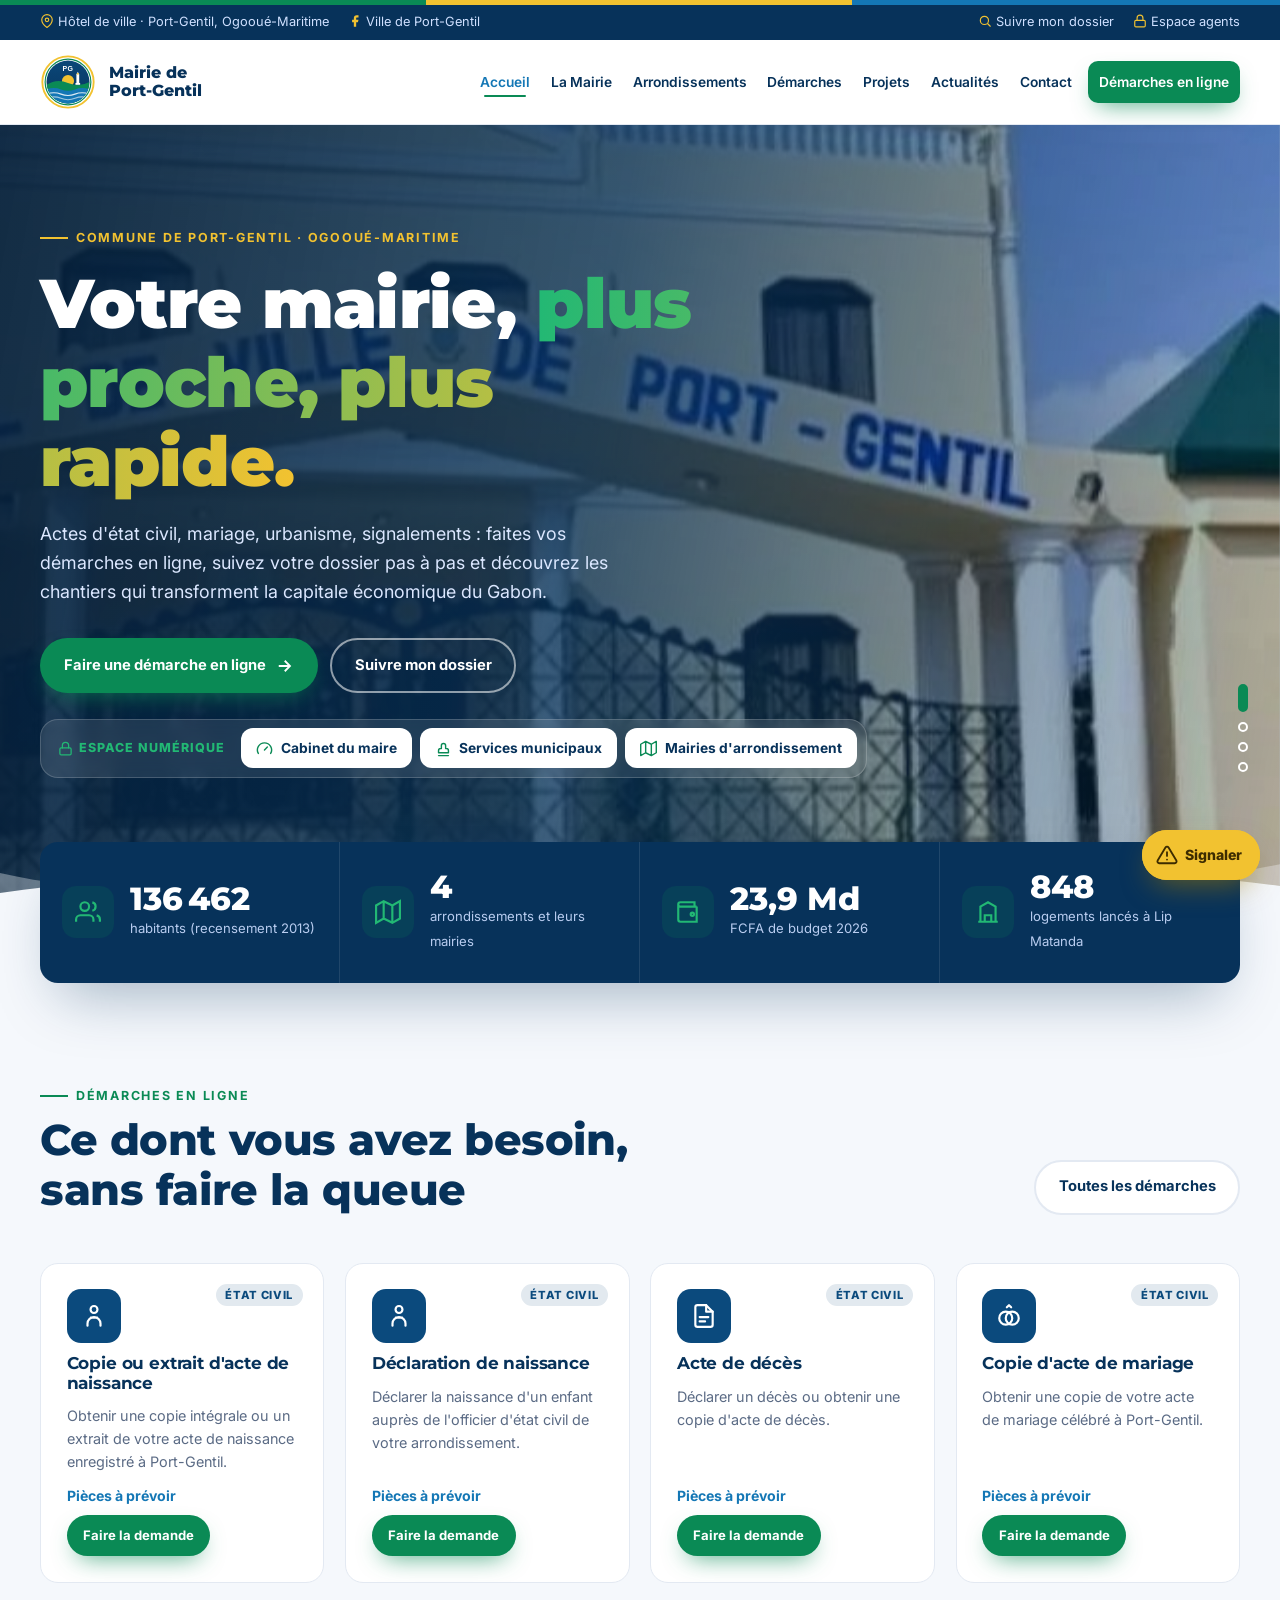
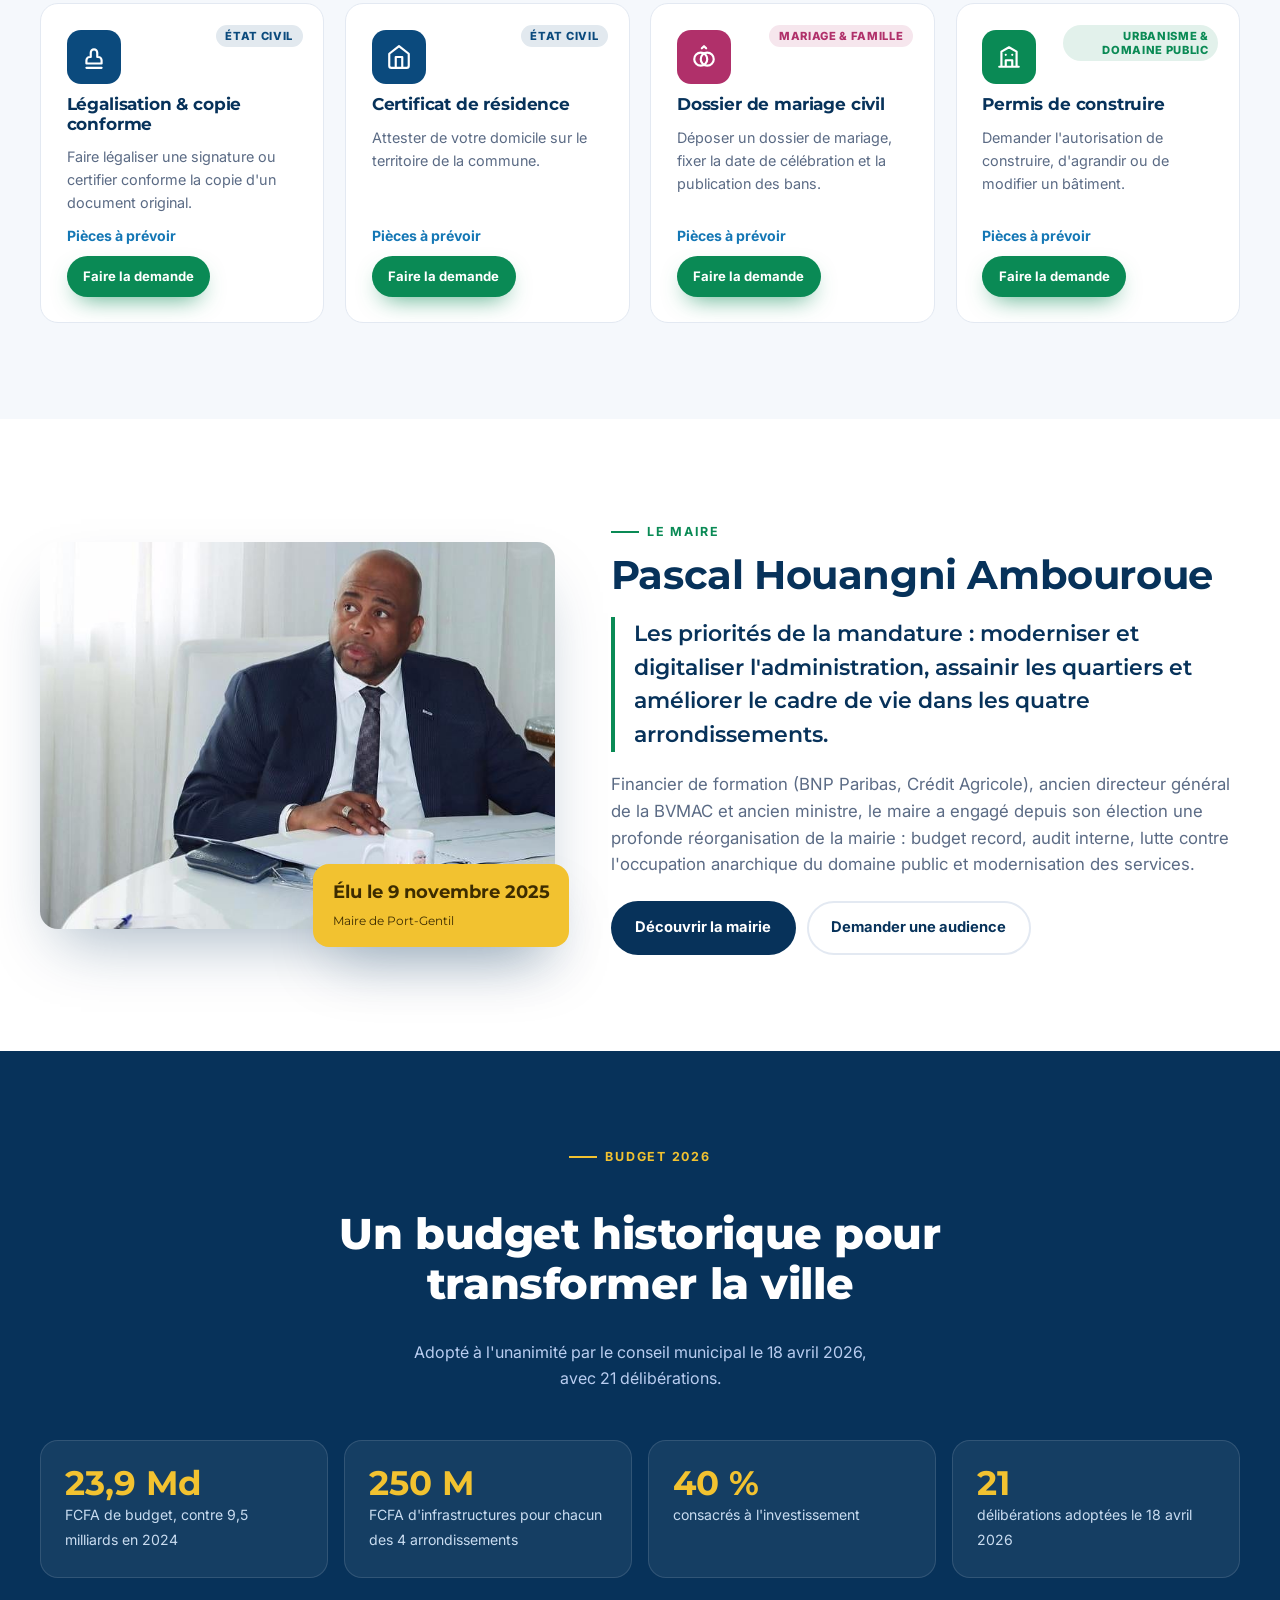
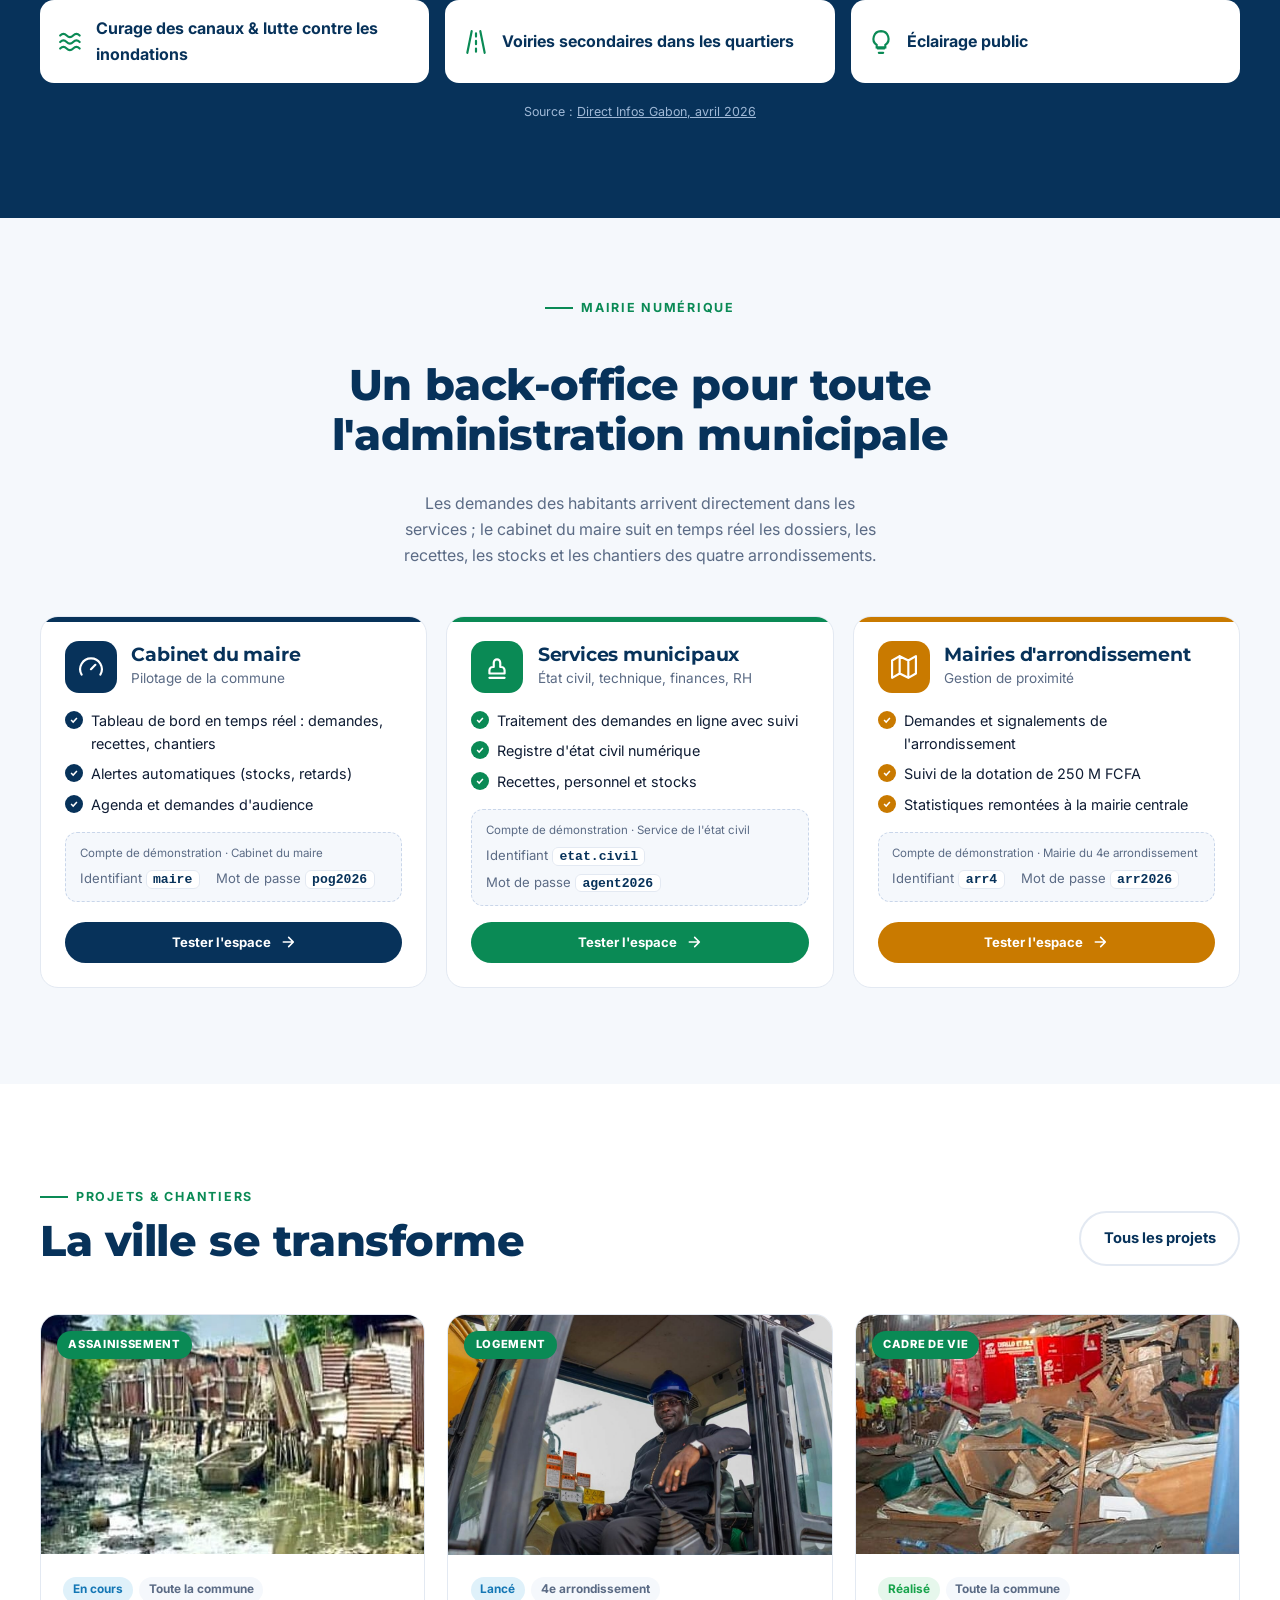
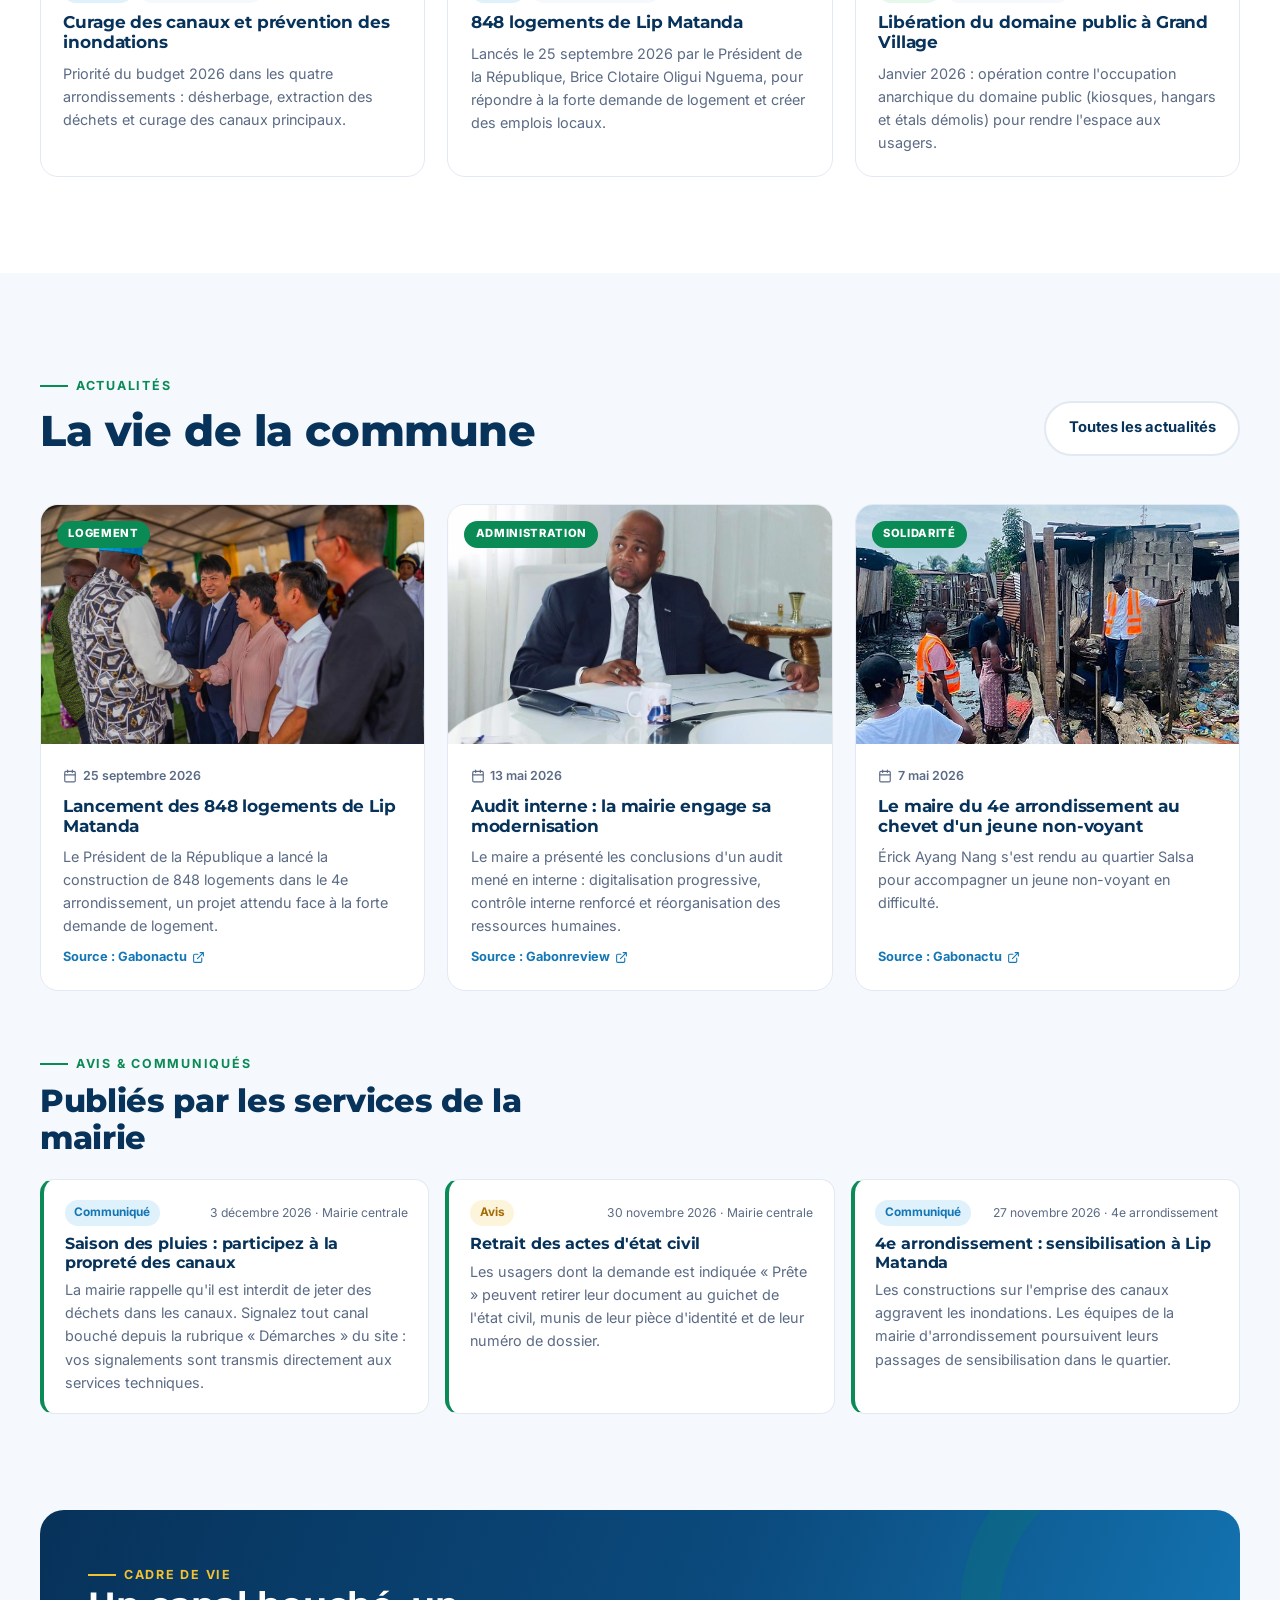
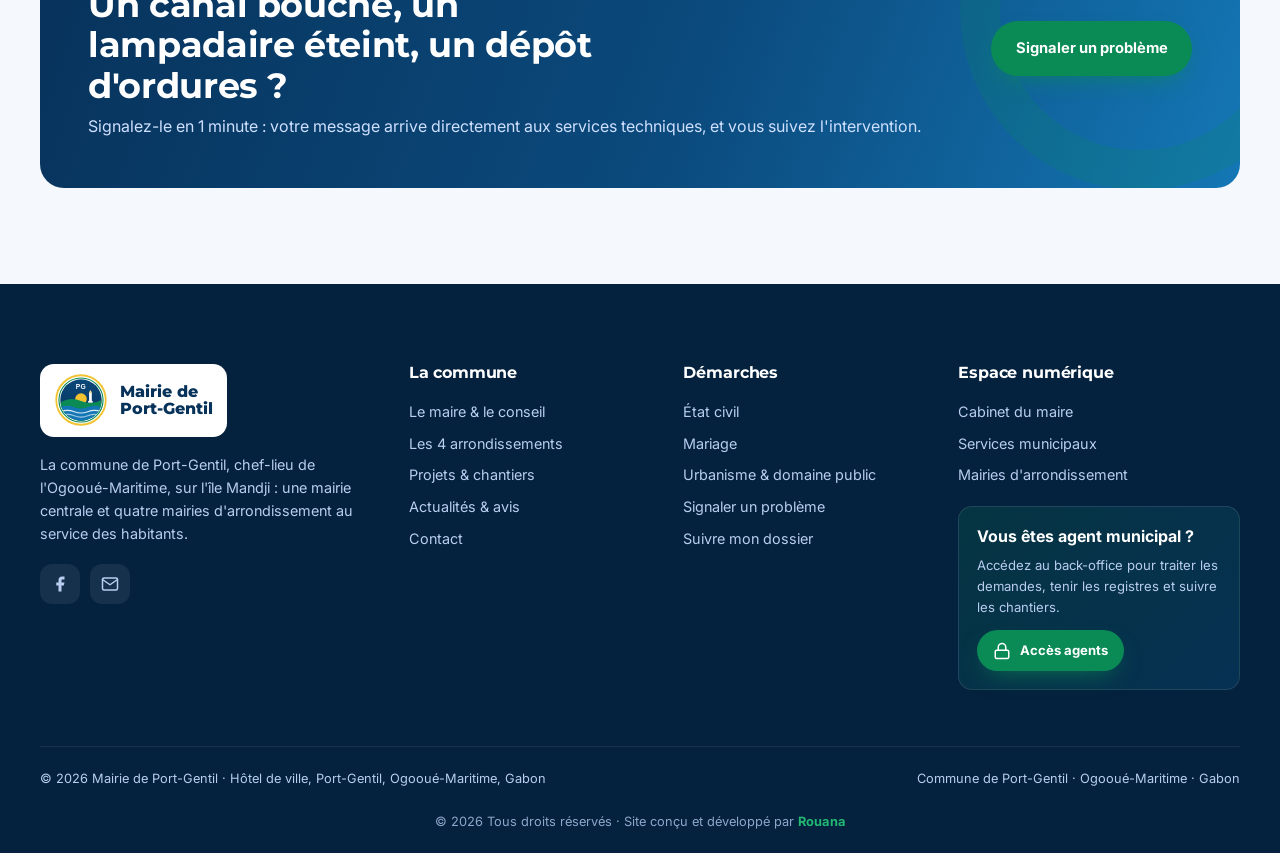
==== index.html @ c870bb21 "Site de la Mairie de Port-Gentil – vitrine + back-office Co-Authored-By: Claude <noreply@anthropic.c" ====
<!doctype html>
<html lang="fr">
<head>
<meta charset="utf-8">
<meta name="viewport" content="width=device-width, initial-scale=1">
<meta name="color-scheme" content="only light">
<meta name="theme-color" content="#07325a">
<title>Mairie de Port-Gentil – Démarches en ligne, projets et actualités</title>
<meta name="description" content="Mairie de Port-Gentil (Ogooué-Maritime, Gabon) : démarches d'état civil en ligne, suivi de dossier, signalements, projets des quatre arrondissements et actualités de la commune.">
<meta property="og:title" content="Mairie de Port-Gentil">
<meta property="og:description" content="Une mairie moderne au service des habitants : démarches en ligne, suivi de dossier, projets et actualités.">
<meta property="og:image" content="assets/img/hotel-de-ville.jpg">
<link rel="icon" href="assets/img/logo-pog.svg">
<link rel="preconnect" href="https://fonts.googleapis.com"><link rel="preconnect" href="https://fonts.gstatic.com" crossorigin>
<link href="https://fonts.googleapis.com/css2?family=Inter:wght@400;500;600;700&family=Montserrat:wght@600;700;800;900&display=swap" rel="stylesheet">
<link rel="stylesheet" href="assets/css/style.css">
</head>
<body data-page="index">
<div class="flagbar"></div>
<div id="site-header"></div>

<section class="hero" style="padding:0">
  <div class="hero-slides">
    <figure class="on"><img src="assets/img/hotel-de-ville.jpg" alt="" style="object-position:center 40%"></figure>
    <figure><img src="assets/img/lip-matanda-perspective.jpg" alt=""></figure>
    <figure><img src="assets/img/conseil-municipal.jpg" alt=""></figure>
    <figure><img src="assets/img/lip-matanda-ceremonie.jpg" alt="" style="object-position:70% 30%"></figure>
  </div>
  <div class="wrap">
    <span class="eyebrow rv">Commune de Port-Gentil · Ogooué-Maritime</span>
    <h1 class="rv d1">Votre mairie, <em>plus proche, plus rapide.</em></h1>
    <p class="lead rv d2">Actes d'état civil, mariage, urbanisme, signalements : faites vos démarches en ligne, suivez votre dossier pas à pas et découvrez les chantiers qui transforment la capitale économique du Gabon.</p>
    <div class="cta rv d3">
      <a class="btn btn-orange" href="demarches.html#demande">Faire une démarche en ligne <svg viewBox="0 0 24 24" fill="none" stroke="currentColor" stroke-width="2.4"><path d="M5 12h14M13 5l7 7-7 7"/></svg></a>
      <a class="btn btn-ghost" href="demarches.html#suivi">Suivre mon dossier</a>
    </div>
    <div class="quick rv d3" id="quick-access"></div>
  </div>
  <div class="hero-dots"></div>
  <svg class="wave" viewBox="0 0 1440 110" preserveAspectRatio="none" aria-hidden="true">
    <path d="M0 60 C 240 110 480 10 720 50 S 1200 100 1500 40 V110 H0Z" fill="rgba(245,248,252,.35)"/>
    <path d="M0 80 C 300 40 520 110 760 80 S 1180 40 1500 80 V110 H0Z" fill="#f5f8fc"/>
  </svg>
</section>

<div class="stats"><div class="wrap"><div class="grid">
  <div class="stat"><div class="ic"><svg viewBox="0 0 24 24" fill="none" stroke="currentColor" stroke-width="2"><path d="M17 21v-2a4 4 0 00-4-4H5a4 4 0 00-4 4v2"/><circle cx="9" cy="7" r="4"/><path d="M23 21v-2a4 4 0 00-3-3.87M16 3.13a4 4 0 010 7.75"/></svg></div><div><b data-count="136462">0</b><span>habitants (recensement 2013)</span></div></div>
  <div class="stat"><div class="ic"><svg viewBox="0 0 24 24" fill="none" stroke="currentColor" stroke-width="2"><path d="M1 6v16l7-4 8 4 7-4V2l-7 4-8-4-7 4zM8 2v16M16 6v16"/></svg></div><div><b data-count="4">0</b><span>arrondissements et leurs mairies</span></div></div>
  <div class="stat"><div class="ic"><svg viewBox="0 0 24 24" fill="none" stroke="currentColor" stroke-width="2"><path d="M20 7H5a2 2 0 010-4h13v4M3 5v14a2 2 0 002 2h15V7"/><circle cx="16" cy="14" r="1.5"/></svg></div><div><b data-count="23.9" data-dec="1" data-suffix=" Md">0</b><span>FCFA de budget 2026</span></div></div>
  <div class="stat"><div class="ic"><svg viewBox="0 0 24 24" fill="none" stroke="currentColor" stroke-width="2"><path d="M3 21h18M5 21V7l7-4 7 4v14M9 21v-6h6v6"/></svg></div><div><b data-count="848">0</b><span>logements lancés à Lip Matanda</span></div></div>
</div></div></div>

<section>
  <div class="wrap">
    <div class="sec-head">
      <div><span class="eyebrow rv">Démarches en ligne</span><h2 class="rv d1">Ce dont vous avez besoin, sans faire la queue</h2></div>
      <a class="btn btn-line rv" href="demarches.html">Toutes les démarches</a>
    </div>
    <div class="cards swipe" id="dem-grid" data-limit="8"></div>
    <p class="swipe-hint">Faites glisser pour voir plus →</p>
  </div>
</section>

<section class="bg-white">
  <div class="wrap mot">
    <div class="ph rv"><img src="assets/img/maire-bureau.jpg" alt="Pascal Houangni Ambouroue, maire de Port-Gentil" loading="lazy"><div class="badge"><b>Élu le 9 novembre 2025</b><span>Maire de Port-Gentil</span></div></div>
    <div>
      <span class="eyebrow rv">Le maire</span>
      <h2 class="rv d1" style="font-size:clamp(1.7rem,3.2vw,2.5rem);color:var(--navy);margin-top:.6rem">Pascal Houangni Ambouroue</h2>
      <blockquote class="rv d2">Les priorités de la mandature : moderniser et digitaliser l'administration, assainir les quartiers et améliorer le cadre de vie dans les quatre arrondissements.</blockquote>
      <p class="lead-p rv d2">Financier de formation (BNP Paribas, Crédit Agricole), ancien directeur général de la BVMAC et ancien ministre, le maire a engagé depuis son élection une profonde réorganisation de la mairie : budget record, audit interne, lutte contre l'occupation anarchique du domaine public et modernisation des services.</p>
      <div class="cta rv d3" style="display:flex;gap:.7rem;flex-wrap:wrap;margin-top:1.4rem"><a class="btn btn-navy" href="mairie.html">Découvrir la mairie</a><a class="btn btn-line" href="demarches.html?d=audience#demande">Demander une audience</a></div>
    </div>
  </div>
</section>

<section class="bg-navy">
  <div class="wrap">
    <div class="center"><div class="sec-head"><span class="eyebrow">Budget 2026</span><h2>Un budget historique pour transformer la ville</h2><p>Adopté à l'unanimité par le conseil municipal le 18 avril 2026, avec 21 délibérations.</p></div></div>
    <div class="budget">
      <div class="bcard rv"><b data-count="23.9" data-dec="1" data-suffix=" Md">0</b><span>FCFA de budget, contre 9,5 milliards en 2024</span></div>
      <div class="bcard rv d1"><b data-count="250" data-suffix=" M">0</b><span>FCFA d'infrastructures pour chacun des 4 arrondissements</span></div>
      <div class="bcard rv d2"><b data-count="40" data-suffix=" %">0</b><span>consacrés à l'investissement</span></div>
      <div class="bcard rv d3"><b data-count="21">0</b><span>délibérations adoptées le 18 avril 2026</span></div>
    </div>
    <div class="prio">
      <div class="rv"><svg viewBox="0 0 24 24" fill="none" stroke="currentColor" stroke-width="2" stroke-linecap="round"><path d="M2 12c2-2 4-2 6 0s4 2 6 0 4-2 6 0M2 18c2-2 4-2 6 0s4 2 6 0 4-2 6 0M2 6c2-2 4-2 6 0s4 2 6 0 4-2 6 0"/></svg>Curage des canaux & lutte contre les inondations</div>
      <div class="rv d1"><svg viewBox="0 0 24 24" fill="none" stroke="currentColor" stroke-width="2" stroke-linecap="round"><path d="M4 22L8 2M20 22L16 2M12 4v3M12 11v3M12 18v3"/></svg>Voiries secondaires dans les quartiers</div>
      <div class="rv d2"><svg viewBox="0 0 24 24" fill="none" stroke="currentColor" stroke-width="2" stroke-linecap="round"><path d="M9 18h6M10 22h4M12 2a7 7 0 00-4 12.7V17h8v-2.3A7 7 0 0012 2z"/></svg>Éclairage public</div>
    </div>
    <p class="src-note center">Source : <a href="https://directinfosgabon.com/mairie-de-port-gentil-un-budget-historique-de-24-milliards-de-fcfa-pour-transformer-la-cite-petroliere/" target="_blank" rel="noopener">Direct Infos Gabon, avril 2026</a></p>
  </div>
</section>

<section class="espace-sec" id="espace-numerique">
  <div class="wrap">
    <div class="center"><div class="sec-head"><span class="eyebrow rv">Mairie numérique</span><h2 class="rv d1">Un back-office pour toute l'administration municipale</h2><p class="rv d2">Les demandes des habitants arrivent directement dans les services ; le cabinet du maire suit en temps réel les dossiers, les recettes, les stocks et les chantiers des quatre arrondissements.</p></div></div>
    <div class="access" id="access-cards"></div>
  </div>
</section>

<section class="bg-white">
  <div class="wrap">
    <div class="sec-head">
      <div><span class="eyebrow rv">Projets & chantiers</span><h2 class="rv d1">La ville se transforme</h2></div>
      <a class="btn btn-line rv" href="projets.html">Tous les projets</a>
    </div>
    <div class="news swipe" id="proj-grid" data-limit="3"></div>
    <p class="swipe-hint">Faites glisser pour voir plus →</p>
  </div>
</section>

<section>
  <div class="wrap">
    <div class="sec-head">
      <div><span class="eyebrow rv">Actualités</span><h2 class="rv d1">La vie de la commune</h2></div>
      <a class="btn btn-line rv" href="actualites.html">Toutes les actualités</a>
    </div>
    <div class="news swipe" id="news" data-limit="3"></div>
    <p class="swipe-hint">Faites glisser pour voir plus →</p>
    <div class="sec-head" style="margin:3.5rem 0 1.4rem"><div><span class="eyebrow rv">Avis & communiqués</span><h2 class="rv d1" style="font-size:clamp(1.4rem,2.6vw,2rem)">Publiés par les services de la mairie</h2></div></div>
    <div class="avis-list" id="avis" data-limit="3"></div>
  </div>
</section>

<section style="padding-top:0">
  <div class="wrap">
    <div class="band rv">
      <div><span class="eyebrow">Cadre de vie</span><h2>Un canal bouché, un lampadaire éteint, un dépôt d'ordures ?</h2><p>Signalez-le en 1 minute : votre message arrive directement aux services techniques, et vous suivez l'intervention.</p></div>
      <a class="btn btn-orange" href="demarches.html?d=signalement#demande">Signaler un problème</a>
    </div>
  </div>
</section>

<div id="site-footer"></div>
<script src="assets/js/data.js"></script>
<script src="assets/js/config.js"></script>
<script src="assets/js/store.js"></script>
<script src="assets/js/main.js"></script>
</body>
</html>
---- assets/css/style.css ----
/* =========================================================
   Mairie de Port-Gentil · Feuille de style
   ========================================================= */
:root{
  color-scheme:only light;
  --navy:#07325a; --navy-2:#0b4a7d; --blue:#1477b5; --sky:#22a2d6; --sky-2:#dff1fa;
  --orange:#0a8a55; --orange-2:#22b874; --gold:#f2c230;
  --ink:#0f1c33; --muted:#5b6b85; --line:#e3e9f2; --bg:#f5f8fc; --card:#fff;
  --ok:#16a34a; --warn:#d97706; --bad:#dc2626;
  --r:18px; --r-sm:12px; --shadow:0 10px 30px -12px rgba(7,50,90,.25); --shadow-lg:0 30px 60px -20px rgba(7,50,90,.35);
  --font-h:"Montserrat",system-ui,sans-serif; --font:"Inter",system-ui,sans-serif;
  --wrap:1200px;
}
*{box-sizing:border-box;margin:0;padding:0}
html{scroll-behavior:smooth}
body{font-family:var(--font);color:var(--ink);background:var(--bg);line-height:1.6;-webkit-font-smoothing:antialiased;overflow-x:hidden}
img{max-width:100%;display:block}
a{color:inherit;text-decoration:none}
button,input,select,textarea{font:inherit;color:inherit}
h1,h2,h3,h4{font-family:var(--font-h);line-height:1.15;letter-spacing:-.01em}
.wrap{width:min(var(--wrap),100% - 32px);margin-inline:auto}
.sr-only{position:absolute;width:1px;height:1px;overflow:hidden;clip:rect(0 0 0 0)}

/* ---------- Boutons ---------- */
.btn{display:inline-flex;align-items:center;gap:.55rem;padding:.85rem 1.4rem;border-radius:999px;font-weight:700;font-size:.92rem;border:2px solid transparent;cursor:pointer;transition:.25s;white-space:nowrap}
.btn svg{width:18px;height:18px}
.btn-orange{background:var(--orange);color:#fff;box-shadow:0 10px 24px -10px rgba(10,138,85,.8)}
.btn-orange:hover{background:var(--orange-2);transform:translateY(-2px)}
.btn-ghost{border-color:rgba(255,255,255,.55);color:#fff}
.btn-ghost:hover{background:#fff;color:var(--navy)}
.btn-navy{background:var(--navy);color:#fff}
.btn-navy:hover{background:var(--blue)}
.btn-line{border-color:var(--line);background:#fff;color:var(--navy)}
.btn-line:hover{border-color:var(--blue);color:var(--blue)}
.btn-sm{padding:.5rem .9rem;font-size:.82rem}

/* ---------- Top bar & header ---------- */
.topbar{background:var(--navy);color:#cfe0ff;font-size:.8rem}
.topbar .wrap{display:flex;justify-content:space-between;gap:1rem;padding:.45rem 0;flex-wrap:wrap}
.topbar a:hover{color:#fff}
.topbar .tb-l,.topbar .tb-r{display:flex;gap:1.2rem;align-items:center;flex-wrap:wrap}
.topbar svg{width:14px;height:14px;vertical-align:-2px;margin-right:4px;color:var(--orange-2)}
.header{position:sticky;top:0;z-index:50;background:rgba(255,255,255,.92);backdrop-filter:blur(12px);border-bottom:1px solid var(--line);transition:.3s}
.header.scrolled{box-shadow:0 8px 30px -18px rgba(7,50,90,.4)}
.header .wrap{display:flex;align-items:center;justify-content:space-between;gap:1rem;height:84px;transition:height .3s}
.header.scrolled .wrap{height:68px}
.brand{display:flex;align-items:center;gap:.8rem}
.brand img{height:58px;width:auto;transition:.3s}
.header.scrolled .brand img{height:48px}
.brand b{display:block;font-family:var(--font-h);font-weight:800;color:var(--navy);font-size:1rem;line-height:1.1}
.brand small{display:block;font-size:.7rem;color:var(--muted);letter-spacing:.04em;text-transform:uppercase}
.nav{display:flex;align-items:center;gap:.2rem}
.nav a{padding:.55rem .8rem;border-radius:10px;font-weight:600;font-size:.9rem;color:var(--navy);position:relative}
.nav a:hover{color:var(--blue);background:var(--sky-2)}
.nav a.active{color:var(--blue)}
.nav a.active::after{content:"";position:absolute;left:.8rem;right:.8rem;bottom:.25rem;height:2px;background:var(--orange);border-radius:2px}
.nav .btn{margin-left:.6rem}
.burger{display:none;background:none;border:0;width:44px;height:44px;cursor:pointer;border-radius:10px}
.burger span{display:block;width:24px;height:2px;background:var(--navy);margin:5px auto;transition:.3s}
@media (max-width:1020px){
  .burger{display:block}
  .nav{position:fixed;inset:68px 0 auto 0;background:#fff;flex-direction:column;align-items:stretch;padding:1rem;gap:.2rem;box-shadow:var(--shadow-lg);transform:translateY(-12px);opacity:0;visibility:hidden;pointer-events:none;transition:.3s;max-height:calc(100vh - 68px);overflow:auto}
  .header .wrap{height:68px}
  .nav.open{transform:none;opacity:1;visibility:visible;pointer-events:auto}
  .nav a{padding:.9rem 1rem}
  .nav .btn{margin:.5rem 0 0;justify-content:center}
  .topbar .tb-r{display:none}
  .brand small{display:none}
}
@media (max-width:640px){.topbar{display:none}.hero-dots{display:none!important}.hero .wrap{padding:4rem 0 8rem!important}
}

/* ---------- Hero ---------- */
.hero{position:relative;min-height:88vh;display:grid;align-items:center;color:#fff;overflow:hidden;isolation:isolate}
.hero-slides,.hero-slides figure{position:absolute;inset:0;z-index:-2}
.hero-slides figure{opacity:0;transition:opacity 1.4s ease}
.hero-slides figure.on{opacity:1}
.hero-slides img{width:100%;height:100%;object-fit:cover;transform:scale(1.08)}
.hero-slides figure.on img{animation:kenburns 9s ease-out forwards}
@keyframes kenburns{from{transform:scale(1.12)}to{transform:scale(1)}}
.hero::before{content:"";position:absolute;inset:0;z-index:-1;background:linear-gradient(100deg,rgba(4,32,60,.95) 0%,rgba(7,50,90,.78) 42%,rgba(7,50,90,.15) 100%)}
.hero .wrap{padding:6rem 0 9rem}
.eyebrow{display:inline-flex;align-items:center;gap:.5rem;font-weight:700;font-size:.78rem;letter-spacing:.14em;text-transform:uppercase;color:var(--orange-2)}
.eyebrow::before{content:"";width:28px;height:2px;background:currentColor}
.hero h1{font-size:clamp(2.3rem,5.4vw,4.3rem);font-weight:900;max-width:14ch;margin:1rem 0 1.2rem}
.hero h1 em{font-style:normal;background:linear-gradient(90deg,var(--orange-2),var(--gold));-webkit-background-clip:text;background-clip:text;color:transparent}
.hero p.lead{font-size:1.12rem;max-width:52ch;color:#dbe7ff}
.hero .cta{display:flex;gap:.8rem;margin-top:2rem;flex-wrap:wrap}
.hero-dots{position:absolute;right:32px;bottom:150px;display:flex;flex-direction:column;gap:10px}
.hero-dots button{width:10px;height:10px;border-radius:50%;border:2px solid #fff;background:transparent;cursor:pointer;transition:.3s}
.hero-dots button.on{background:var(--orange);border-color:var(--orange);height:28px;border-radius:6px}
.wave{position:absolute;left:0;right:0;bottom:-1px;width:100%;height:110px;z-index:0}
.wave path{animation:wave 10s ease-in-out infinite alternate}
.wave path:nth-child(2){animation-duration:14s;animation-direction:alternate-reverse}
@keyframes wave{to{transform:translateX(-60px)}}

.stats{position:relative;z-index:3;margin-top:-80px}
.stats .grid{display:grid;grid-template-columns:repeat(4,1fr);background:var(--navy);color:#fff;border-radius:var(--r);box-shadow:var(--shadow-lg);overflow:hidden}
.stat{padding:1.8rem 1.4rem;display:flex;gap:1rem;align-items:center;border-right:1px solid rgba(255,255,255,.1)}
.stat:last-child{border:0}
.stat .ic{width:52px;height:52px;border-radius:14px;display:grid;place-items:center;background:rgba(10,138,85,.15);color:var(--orange-2);flex:none}
.stat .ic svg{width:26px;height:26px}
.stat b{font-family:var(--font-h);font-size:2rem;font-weight:800;display:block;line-height:1}
.stat span{font-size:.82rem;color:#b9cdf0}
@media (max-width:860px){.stats .grid{grid-template-columns:1fr 1fr}.stat:nth-child(2){border-right:0}.stat{border-bottom:1px solid rgba(255,255,255,.1)}}
@media (max-width:480px){.stats .grid{grid-template-columns:1fr}.stat{border-right:0}}

/* ---------- Sections ---------- */
section{padding:6rem 0}
.sec-head{display:flex;justify-content:space-between;align-items:end;gap:2rem;margin-bottom:3rem;flex-wrap:wrap}
.sec-head h2{font-size:clamp(1.8rem,3.4vw,2.7rem);color:var(--navy);font-weight:800;max-width:22ch;margin-top:.6rem}
.sec-head p{max-width:48ch;color:var(--muted)}
.center{text-align:center}
.center .sec-head{justify-content:center;text-align:center;flex-direction:column;align-items:center}
.bg-white{background:#fff}
.bg-navy{background:var(--navy);color:#fff}
.bg-navy .sec-head h2{color:#fff}
.bg-navy .sec-head p{color:#b9cdf0}

/* Page hero (pages internes) */
.page-hero{position:relative;color:#fff;padding:7rem 0 6rem;overflow:hidden;isolation:isolate}
.page-hero img.bg{position:absolute;inset:0;width:100%;height:100%;object-fit:cover;z-index:-2}
.page-hero::before{content:"";position:absolute;inset:0;z-index:-1;background:linear-gradient(100deg,rgba(4,32,60,.95),rgba(7,50,90,.65))}
.page-hero h1{font-size:clamp(2rem,4.5vw,3.4rem);font-weight:900;margin:.8rem 0}
.page-hero p{max-width:60ch;color:#dbe7ff}
.crumbs{font-size:.85rem;color:#b9cdf0}
.crumbs a:hover{color:#fff}

/* ---------- Cartes formations ---------- */
.tabs{display:flex;gap:.5rem;flex-wrap:wrap;margin-bottom:2rem}
.tab{padding:.6rem 1.1rem;border-radius:999px;border:1.5px solid var(--line);background:#fff;font-weight:700;font-size:.88rem;cursor:pointer;color:var(--navy);transition:.2s}
.tab:hover{border-color:var(--blue)}
.tab.on{background:var(--navy);border-color:var(--navy);color:#fff}
.tab .n{display:inline-grid;place-items:center;min-width:22px;height:22px;border-radius:99px;background:var(--sky-2);color:var(--blue);font-size:.72rem;margin-left:.35rem;padding:0 6px}
.tab.on .n{background:var(--orange);color:#fff}
.cards{display:grid;grid-template-columns:repeat(auto-fill,minmax(260px,1fr));gap:1.3rem}
.fcard{background:#fff;border:1px solid var(--line);border-radius:var(--r);padding:1.6rem;position:relative;transition:.3s;display:flex;flex-direction:column;gap:.7rem;overflow:hidden}
.fcard::after{content:"";position:absolute;left:0;top:0;height:4px;width:0;background:linear-gradient(90deg,var(--orange),var(--gold));transition:.4s}
.fcard:hover{transform:translateY(-6px);box-shadow:var(--shadow);border-color:transparent}
.fcard:hover::after{width:100%}
.fcard .ic{width:54px;height:54px;border-radius:14px;background:var(--navy);color:#fff;display:grid;place-items:center;transition:.3s}
.fcard:hover .ic{background:var(--orange);transform:rotate(-6deg)}
.fcard .ic svg{width:26px;height:26px}
.fcard h3{font-size:1.05rem;color:var(--navy)}
.fcard p{font-size:.9rem;color:var(--muted);flex:1}
.fcard .tag{position:absolute;top:1.3rem;right:1.3rem;font-size:.7rem;font-weight:800;letter-spacing:.06em;text-transform:uppercase;padding:.25rem .6rem;border-radius:99px;background:var(--sky-2);color:var(--blue)}
.fcard .tag.m{background:#e2f5ec;color:var(--orange)}
.fcard .tag.c{background:#fdf4dc;color:#a36d05}
.fcard .more{font-weight:700;color:var(--blue);font-size:.88rem;display:inline-flex;gap:.3rem;align-items:center;cursor:pointer;background:none;border:0;padding:0}
.fcard .more:hover{gap:.6rem}

/* ---------- Split / feature ---------- */
.split{display:grid;grid-template-columns:1.05fr 1fr;gap:4rem;align-items:center}
@media (max-width:900px){.split{grid-template-columns:1fr;gap:2.5rem}}
.mosaic{display:grid;grid-template-columns:1fr 1fr;grid-template-rows:220px 220px;gap:1rem;position:relative}
.mosaic img{width:100%;height:100%;object-fit:cover;border-radius:var(--r);box-shadow:var(--shadow)}
.mosaic img:first-child{grid-row:span 2}
.mosaic .badge{position:absolute;left:-18px;bottom:28px;background:var(--orange);color:#fff;border-radius:var(--r);padding:1rem 1.3rem;box-shadow:var(--shadow-lg);font-family:var(--font-h)}
.mosaic .badge b{font-size:2rem;display:block;line-height:1}
.mosaic .badge span{font-size:.8rem}
@media (max-width:560px){.mosaic{grid-template-rows:170px 170px}.mosaic .badge{left:8px}}
.checks{list-style:none;display:grid;gap:.9rem;margin:1.6rem 0 2rem}
.checks li{display:flex;gap:.8rem;align-items:flex-start}
.checks li::before{content:"";flex:none;width:24px;height:24px;border-radius:50%;background:var(--orange) url("data:image/svg+xml,%3Csvg xmlns='http://www.w3.org/2000/svg' viewBox='0 0 24 24' fill='none' stroke='white' stroke-width='3'%3E%3Cpath d='M5 12l5 5 9-10'/%3E%3C/svg%3E") center/14px no-repeat;margin-top:2px}
.lead-p{color:var(--muted);font-size:1.05rem}

/* ---------- Valeurs / pillars ---------- */
.pillars{display:grid;grid-template-columns:repeat(4,1fr);gap:1.2rem}
@media (max-width:900px){.pillars{grid-template-columns:1fr 1fr}}
@media (max-width:520px){.pillars{grid-template-columns:1fr}}
.pillar{padding:2rem 1.6rem;border-radius:var(--r);background:rgba(255,255,255,.06);border:1px solid rgba(255,255,255,.1);transition:.3s}
.pillar:hover{background:rgba(255,255,255,.1);transform:translateY(-4px)}
.pillar .num{font-family:var(--font-h);font-weight:900;font-size:2.4rem;color:var(--orange-2);opacity:.9}
.pillar h3{margin:.6rem 0 .5rem;font-size:1.1rem}
.pillar p{color:#b9cdf0;font-size:.92rem}

/* ---------- Galerie ---------- */
.filters{display:flex;gap:.5rem;flex-wrap:wrap;justify-content:center;margin-bottom:2rem}
.gallery{columns:3 280px;column-gap:1rem}
.gallery figure{break-inside:avoid;margin-bottom:1rem;position:relative;border-radius:var(--r);overflow:hidden;cursor:zoom-in;box-shadow:var(--shadow)}
.gallery img{width:100%;transition:transform .6s}
.gallery figure:hover img{transform:scale(1.06)}
.gallery figcaption{position:absolute;inset:auto 0 0 0;padding:2.5rem 1rem .9rem;color:#fff;font-weight:600;font-size:.9rem;background:linear-gradient(transparent,rgba(4,32,60,.9));transform:translateY(40%);opacity:0;transition:.35s}
.gallery figure:hover figcaption{transform:none;opacity:1}
.gallery figcaption small{display:block;color:var(--orange-2);font-size:.72rem;text-transform:uppercase;letter-spacing:.1em}
.gallery figure.hide{display:none}
.lightbox{position:fixed;inset:0;background:rgba(5,15,35,.94);z-index:200;display:none;align-items:center;justify-content:center;padding:2rem}
.lightbox.on{display:flex}
.lightbox img{max-height:84vh;max-width:92vw;border-radius:12px;box-shadow:0 20px 60px rgba(0,0,0,.6)}
.lightbox p{position:absolute;bottom:1.2rem;left:0;right:0;text-align:center;color:#fff;font-weight:600}
.lightbox button{position:absolute;background:rgba(255,255,255,.12);border:0;color:#fff;width:48px;height:48px;border-radius:50%;cursor:pointer;font-size:1.4rem}
.lightbox button:hover{background:var(--orange)}
.lb-x{top:1.2rem;right:1.2rem}.lb-p{left:1.2rem;top:50%}.lb-n{right:1.2rem;top:50%}

/* ---------- Actualités ---------- */
.news{display:grid;grid-template-columns:repeat(3,1fr);gap:1.4rem}
@media (max-width:900px){.news{grid-template-columns:1fr 1fr}}
@media (max-width:600px){.news{grid-template-columns:1fr}}
.ncard{background:#fff;border-radius:var(--r);overflow:hidden;border:1px solid var(--line);transition:.3s;display:flex;flex-direction:column}
.ncard:hover{box-shadow:var(--shadow);transform:translateY(-5px)}
.ncard .ph{aspect-ratio:16/10;overflow:hidden;position:relative}
.ncard .ph img{width:100%;height:100%;object-fit:cover;transition:.6s}
.ncard:hover .ph img{transform:scale(1.07)}
.ncard .cat{position:absolute;top:1rem;left:1rem;background:var(--orange);color:#fff;font-size:.7rem;font-weight:800;padding:.3rem .7rem;border-radius:99px;text-transform:uppercase;letter-spacing:.06em}
.ncard .bd{padding:1.4rem;display:flex;flex-direction:column;gap:.6rem;flex:1}
.ncard h3{font-size:1.08rem;color:var(--navy)}
.ncard p{font-size:.9rem;color:var(--muted)}

/* ---------- Témoignages ---------- */
.testi{position:relative;max-width:820px;margin:auto;text-align:center}
.testi blockquote{font-family:var(--font-h);font-size:clamp(1.15rem,2.2vw,1.5rem);font-weight:600;line-height:1.5;color:#fff;min-height:7.5em;transition:opacity .4s}
.testi cite{display:block;margin-top:1.2rem;font-style:normal;color:var(--orange-2);font-weight:700}
.testi cite span{display:block;color:#b9cdf0;font-weight:500;font-size:.88rem}
.testi .dots{display:flex;gap:8px;justify-content:center;margin-top:1.6rem}
.testi .dots button{width:10px;height:10px;border-radius:99px;border:0;background:rgba(255,255,255,.3);cursor:pointer;transition:.3s}
.testi .dots button.on{width:30px;background:var(--orange)}

/* ---------- Partenaires marquee ---------- */
.marquee{overflow:hidden;mask-image:linear-gradient(90deg,transparent,#000 10%,#000 90%,transparent)}
.marquee .track{display:flex;gap:1rem;width:max-content;animation:marq 38s linear infinite}
.marquee:hover .track{animation-play-state:paused}
@keyframes marq{to{transform:translateX(-50%)}}
.partner{display:flex;align-items:center;gap:.8rem;padding:1rem 1.4rem;background:#fff;border:1px solid var(--line);border-radius:14px;min-width:250px}
.partner .pl{width:44px;height:44px;border-radius:12px;display:grid;place-items:center;font-family:var(--font-h);font-weight:900;color:#fff;font-size:.8rem;flex:none}
.partner b{display:block;color:var(--navy);font-size:.9rem;line-height:1.2}
.partner small{color:var(--muted);font-size:.75rem}

/* ---------- CTA band ---------- */
.band{background:linear-gradient(110deg,var(--navy) 0%,var(--navy-2) 55%,var(--blue) 100%);border-radius:24px;padding:3rem;color:#fff;display:flex;justify-content:space-between;align-items:center;gap:2rem;position:relative;overflow:hidden;flex-wrap:wrap}
.band::after{content:"";position:absolute;right:-80px;top:-80px;width:280px;height:280px;border-radius:50%;border:40px solid rgba(10,138,85,.18)}
.band h2{font-size:clamp(1.5rem,3vw,2.2rem);max-width:24ch}
.band p{color:#cfe0ff;margin-top:.5rem}
.band > *{position:relative;z-index:1}

/* ---------- Formulaires ---------- */
.form{display:grid;gap:1rem}
.form .row{display:grid;grid-template-columns:1fr 1fr;gap:1rem}
@media (max-width:620px){.form .row{grid-template-columns:1fr}}
.field label{display:block;font-weight:600;font-size:.85rem;margin-bottom:.35rem;color:var(--navy)}
.field input,.field select,.field textarea{width:100%;padding:.8rem 1rem;border:1.5px solid var(--line);border-radius:var(--r-sm);background:#fff;transition:.2s;outline:none}
.field input:focus,.field select:focus,.field textarea:focus{border-color:var(--blue);box-shadow:0 0 0 4px rgba(20,119,181,.12)}
.field textarea{min-height:130px;resize:vertical}
.panel{background:#fff;border:1px solid var(--line);border-radius:var(--r);padding:2rem;box-shadow:var(--shadow)}
.steps{display:flex;gap:.5rem;margin-bottom:1.5rem}
.steps span{flex:1;height:6px;border-radius:99px;background:var(--line);transition:.4s}
.steps span.on{background:linear-gradient(90deg,var(--orange),var(--gold))}
.fstep{display:none;animation:fade .4s}
.fstep.on{display:grid;gap:1rem}
@keyframes fade{from{opacity:0;transform:translateY(8px)}to{opacity:1;transform:none}}

/* ---------- Contact ---------- */
.cinfo{display:grid;gap:1rem}
.citem{display:flex;gap:1rem;padding:1.2rem;background:#fff;border-radius:var(--r);border:1px solid var(--line);transition:.25s}
.citem:hover{border-color:var(--blue);transform:translateX(4px)}
.citem .ic{width:48px;height:48px;border-radius:12px;background:var(--sky-2);color:var(--blue);display:grid;place-items:center;flex:none}
.citem .ic svg{width:22px;height:22px}
.citem b{display:block;color:var(--navy)}
.citem span{color:var(--muted);font-size:.9rem}
.map{border:0;width:100%;height:380px;border-radius:var(--r);box-shadow:var(--shadow);margin-top:3rem}

/* ---------- FAQ ---------- */
.faq details{background:#fff;border:1px solid var(--line);border-radius:var(--r-sm);margin-bottom:.8rem;overflow:hidden}
.faq summary{padding:1.1rem 1.3rem;font-weight:700;color:var(--navy);cursor:pointer;list-style:none;display:flex;justify-content:space-between;gap:1rem}
.faq summary::after{content:"+";font-size:1.4rem;color:var(--orange);transition:.3s;line-height:1}
.faq details[open] summary::after{transform:rotate(45deg)}
.faq details p{padding:0 1.3rem 1.2rem;color:var(--muted)}

/* ---------- Timeline ---------- */
.timeline{position:relative;padding-left:2rem;border-left:2px dashed var(--line);display:grid;gap:2rem}
.tl{position:relative}
.tl::before{content:"";position:absolute;left:calc(-2rem - 9px);top:4px;width:16px;height:16px;border-radius:50%;background:var(--orange);box-shadow:0 0 0 5px #e2f5ec}
.tl b{font-family:var(--font-h);color:var(--blue)}
.tl h4{color:var(--navy);margin:.2rem 0}
.tl p{color:var(--muted);font-size:.93rem}

/* ---------- Footer ---------- */
.footer{background:#04213d;color:#b9cdf0;padding:5rem 0 0;position:relative}
.footer .grid{display:grid;grid-template-columns:1.4fr 1fr 1fr 1.2fr;gap:2.5rem}
@media (max-width:900px){.footer .grid{grid-template-columns:1fr 1fr}}
@media (max-width:560px){.footer .grid{grid-template-columns:1fr}}
.footer h4{color:#fff;font-size:1rem;margin-bottom:1.1rem}
.footer ul{list-style:none;display:grid;gap:.55rem;font-size:.9rem}
.footer a:hover{color:var(--orange-2)}
.footer .logo-w{background:#fff;border-radius:14px;padding:.6rem .9rem;display:inline-block;margin-bottom:1rem}
.footer .logo-w img{height:64px}
.footer p{font-size:.9rem}
.socials{display:flex;gap:.6rem;margin-top:1.2rem}
.socials a{width:40px;height:40px;border-radius:12px;display:grid;place-items:center;background:rgba(255,255,255,.07);transition:.25s}
.socials a:hover{background:var(--orange);color:#fff}
.socials svg{width:18px;height:18px}
.staff-box{margin-top:1.2rem;padding:1.1rem;border-radius:14px;background:linear-gradient(135deg,rgba(10,138,85,.18),rgba(20,119,181,.18));border:1px solid rgba(255,255,255,.1)}
.staff-box b{color:#fff;display:block;margin-bottom:.3rem}
.staff-box p{font-size:.82rem;margin-bottom:.8rem}
.foot-credit{text-align:center;font-size:.8rem;padding:0 0 1.4rem;color:#8fa6cc}
.foot-credit b{color:var(--orange-2);font-weight:700;letter-spacing:.02em}
.foot-bottom{border-top:1px solid rgba(255,255,255,.08);margin-top:3.5rem;padding:1.4rem 0;display:flex;justify-content:space-between;gap:1rem;font-size:.8rem;flex-wrap:wrap}

/* ---------- Flottants ---------- */
.wa{position:fixed;right:20px;bottom:20px;z-index:90;width:58px;height:58px;border-radius:50%;background:#25d366;color:#fff;display:grid;place-items:center;box-shadow:0 12px 30px -8px rgba(37,211,102,.7);transition:.3s}
.wa:hover{transform:scale(1.08)}
.wa svg{width:30px;height:30px}
.wa::before{content:"";position:absolute;inset:0;border-radius:50%;border:2px solid #25d366;animation:ping 2s infinite}
@keyframes ping{to{transform:scale(1.6);opacity:0}}
.totop{position:fixed;right:28px;bottom:92px;z-index:90;width:42px;height:42px;border-radius:12px;border:0;background:var(--navy);color:#fff;cursor:pointer;opacity:0;pointer-events:none;transition:.3s}
.totop.on{opacity:1;pointer-events:auto}
.progress{position:fixed;top:0;left:0;height:3px;background:linear-gradient(90deg,var(--orange),var(--gold));z-index:100;width:0}

/* ---------- Toast & modal ---------- */
.toast{position:fixed;left:50%;bottom:28px;transform:translate(-50%,140%);background:var(--navy);color:#fff;padding:.9rem 1.3rem;border-radius:14px;box-shadow:var(--shadow-lg);z-index:300;transition:.35s;font-weight:600;display:flex;gap:.6rem;align-items:center;max-width:calc(100vw - 32px)}
.toast.on{transform:translate(-50%,0)}
.toast.ok{background:var(--ok)}.toast.err{background:var(--bad)}
.modal{position:fixed;inset:0;background:rgba(5,15,35,.6);backdrop-filter:blur(4px);z-index:250;display:none;align-items:center;justify-content:center;padding:1rem}
.modal.on{display:flex}
.modal .box{background:#fff;border-radius:22px;max-width:640px;width:100%;max-height:90vh;overflow:auto;box-shadow:var(--shadow-lg);animation:fade .3s}
.modal .box .mh{padding:1.5rem 1.8rem;border-bottom:1px solid var(--line);display:flex;justify-content:space-between;gap:1rem;align-items:start}
.modal .box .mb{padding:1.5rem 1.8rem}
.modal .x{background:var(--bg);border:0;width:36px;height:36px;border-radius:10px;cursor:pointer;font-size:1.2rem;flex:none}

/* ---------- Reveal ---------- */
.rv{opacity:0;transform:translateY(28px);transition:opacity .8s ease,transform .8s ease}
.rv.in{opacity:1;transform:none}
.rv.d1{transition-delay:.1s}.rv.d2{transition-delay:.2s}.rv.d3{transition-delay:.3s}
@media (prefers-reduced-motion:reduce){*{animation:none!important;transition:none!important}.rv{opacity:1;transform:none}}

/* =========================================================
   ESPACE NUMÉRIQUE (back-office des agents)
   ========================================================= */
.auth{min-height:calc(100vh - 120px);display:grid;grid-template-columns:1fr 1fr}
@media (max-width:900px){.auth{grid-template-columns:1fr}.auth .side{display:none}}
.auth .side{position:relative;color:#fff;padding:4rem;display:flex;flex-direction:column;justify-content:end;overflow:hidden;isolation:isolate}
.auth .side img{position:absolute;inset:0;width:100%;height:100%;object-fit:cover;z-index:-2}
.auth .side::before{content:"";position:absolute;inset:0;z-index:-1;background:linear-gradient(180deg,rgba(7,50,90,.2),rgba(4,32,60,.95))}
.auth .side h2{font-size:2.2rem;max-width:18ch}
.auth .side p{color:#cfe0ff;margin-top:.8rem;max-width:44ch}
.auth .main{display:grid;place-items:center;padding:3rem 1rem;background:#fff}
.auth .box{width:min(440px,100%)}
.auth h1{color:var(--navy);font-size:1.9rem;margin-bottom:.4rem}
.role-sw{display:grid;grid-template-columns:repeat(3,1fr);background:var(--bg);border-radius:14px;padding:5px;margin:1.6rem 0}
.role-sw button{border:0;background:none;padding:.7rem;border-radius:10px;font-weight:700;cursor:pointer;color:var(--muted);font-size:.86rem}
.role-sw button.on{background:#fff;color:var(--navy);box-shadow:0 4px 12px -6px rgba(7,50,90,.3)}
.demo{margin-top:1.4rem;padding:1rem;border-radius:12px;background:#fff8ef;border:1px dashed #f5c089;font-size:.84rem;color:#7a4a12}
.demo code{background:#fff;padding:.1rem .4rem;border-radius:6px;font-size:.82rem;cursor:pointer}

.app{display:grid;grid-template-columns:260px 1fr;min-height:100vh;background:var(--bg)}
@media (max-width:900px){.app{grid-template-columns:1fr}}
.sidebar{background:var(--navy);color:#b9cdf0;padding:1.4rem 1rem;display:flex;flex-direction:column;gap:.3rem;position:sticky;top:0;height:100vh}
@media (max-width:900px){.sidebar{position:fixed;inset:0 auto 0 0;width:270px;z-index:120;transform:translateX(-100%);transition:.3s}.sidebar.open{transform:none;box-shadow:0 0 0 100vmax rgba(5,15,35,.45)}}
.sidebar .sb-brand{display:flex;align-items:center;gap:.7rem;padding:.4rem .6rem 1.4rem;border-bottom:1px solid rgba(255,255,255,.08);margin-bottom:.8rem}
.sidebar .sb-brand img{height:44px;background:#fff;border-radius:10px;padding:4px}
.sidebar .sb-brand b{color:#fff;font-family:var(--font-h);display:block;line-height:1.1}
.sidebar .sb-brand small{font-size:.72rem;color:var(--orange-2);text-transform:uppercase;letter-spacing:.08em}
.sidebar a,.sidebar button.lnk{display:flex;align-items:center;gap:.8rem;padding:.75rem .9rem;border-radius:12px;font-weight:600;font-size:.9rem;transition:.2s;background:none;border:0;cursor:pointer;color:inherit;text-align:left;width:100%}
.sidebar a svg,.sidebar button.lnk svg{width:20px;height:20px;flex:none}
.sidebar a:hover,.sidebar button.lnk:hover{background:rgba(255,255,255,.07);color:#fff}
.sidebar a.on{background:var(--orange);color:#fff;box-shadow:0 10px 20px -10px rgba(10,138,85,.9)}
.sidebar .pill{margin-left:auto;background:var(--orange);color:#fff;border-radius:99px;font-size:.7rem;padding:.1rem .5rem}
.sidebar a.on .pill{background:#fff;color:var(--orange)}
.sidebar .sb-foot{margin-top:auto;border-top:1px solid rgba(255,255,255,.08);padding-top:.8rem}
.app-main{padding:1.6rem 2rem 3rem;min-width:0}
@media (max-width:600px){.app-main{padding:1rem}}
.app-top{display:flex;justify-content:space-between;align-items:center;gap:1rem;margin-bottom:1.6rem;flex-wrap:wrap}
.app-top h1{font-size:1.6rem;color:var(--navy)}
.app-top p{color:var(--muted);font-size:.9rem}
.who{display:flex;align-items:center;gap:.7rem;background:#fff;border:1px solid var(--line);padding:.4rem .9rem .4rem .4rem;border-radius:99px}
.av{width:38px;height:38px;border-radius:50%;display:grid;place-items:center;color:#fff;font-weight:800;font-size:.85rem;background:linear-gradient(135deg,var(--blue),var(--navy));flex:none}
.who b{display:block;font-size:.88rem;color:var(--navy);line-height:1.1}
.who small{font-size:.74rem;color:var(--muted)}
.top-actions{display:flex;align-items:center;gap:.5rem}
.tbtn{display:inline-flex;align-items:center;gap:.4rem;height:46px;padding:0 1rem;border-radius:99px;border:1px solid var(--line);background:#fff;color:var(--navy);font-weight:700;font-size:.86rem;cursor:pointer;transition:.2s}
.tbtn svg{width:18px;height:18px}
.tbtn:hover{border-color:var(--blue);color:var(--blue)}
.tbtn.out{background:var(--orange);border-color:var(--orange);color:#fff;box-shadow:0 8px 18px -10px rgba(10,138,85,.9)}
.tbtn.out:hover{background:var(--orange-2);color:#fff}
@media (max-width:900px){
  .app-main{padding-top:0}
  .app-top{position:sticky;top:0;z-index:60;background:rgba(245,248,252,.94);backdrop-filter:blur(10px);margin:0 -2rem 1rem;padding:.7rem 2rem;border-bottom:1px solid var(--line);flex-wrap:nowrap}
  .app-top > div:first-child{min-width:0}
  .app-top h1{font-size:1.15rem;white-space:nowrap;overflow:hidden;text-overflow:ellipsis}
  .app-top p{display:none}
  .who{display:none}
  .tbtn{height:40px;padding:0 .75rem;font-size:.8rem}
}
@media (max-width:600px){.app-top{margin:0 -1rem 1rem;padding:.7rem 1rem}}
@media (max-width:420px){.tbtn:not(.out) span{display:none}.tbtn:not(.out){width:40px;padding:0;justify-content:center}}
.sb-toggle{display:none}
@media (max-width:900px){.sb-toggle{display:inline-grid;place-items:center;width:42px;height:42px;border-radius:12px;border:1px solid var(--line);background:#fff;cursor:pointer}}
.kpis{display:grid;grid-template-columns:repeat(4,1fr);gap:1rem;margin-bottom:1.4rem}
@media (max-width:1100px){.kpis{grid-template-columns:1fr 1fr}}
.kpi{background:#fff;border:1px solid var(--line);border-radius:16px;padding:1.2rem;display:flex;gap:1rem;align-items:center}
.kpi .ic{width:48px;height:48px;border-radius:14px;display:grid;place-items:center;flex:none}
.kpi .ic svg{width:24px;height:24px}
.kpi b{font-family:var(--font-h);font-size:1.6rem;color:var(--navy);display:block;line-height:1.1}
.kpi span{font-size:.8rem;color:var(--muted)}
.ic-b{background:var(--sky-2);color:var(--blue)}.ic-o{background:#e2f5ec;color:var(--orange)}.ic-g{background:#e6f7ec;color:var(--ok)}.ic-y{background:#fdf4dc;color:#a36d05}
.card{background:#fff;border:1px solid var(--line);border-radius:16px;padding:1.4rem;margin-bottom:1.2rem}
.card h2{font-size:1.1rem;color:var(--navy);margin-bottom:1rem;display:flex;justify-content:space-between;align-items:center;gap:1rem;flex-wrap:wrap}
.cols{display:grid;grid-template-columns:1.6fr 1fr;gap:1.2rem}
@media (max-width:1100px){.cols{grid-template-columns:1fr}}
.toolbar{display:flex;gap:.7rem;flex-wrap:wrap;align-items:end;margin-bottom:1rem}
.toolbar .field{min-width:180px;flex:1}
.toolbar .field select,.toolbar .field input{padding:.6rem .8rem}
.tbl-wrap{overflow-x:auto;border:1px solid var(--line);border-radius:12px}
table.tbl{width:100%;border-collapse:collapse;font-size:.88rem;min-width:640px}
.tbl th{background:var(--bg);text-align:left;padding:.75rem .9rem;color:var(--muted);font-size:.74rem;text-transform:uppercase;letter-spacing:.06em;font-weight:700;white-space:nowrap}
.tbl td{padding:.65rem .9rem;border-top:1px solid var(--line);vertical-align:middle}
.tbl tr:hover td{background:#fafcff}
.tbl input.note{width:78px;padding:.45rem .5rem;border:1.5px solid var(--line);border-radius:8px;text-align:center;font-weight:700;outline:none}
.tbl input.note:focus{border-color:var(--blue)}
.tbl input.note.bad{border-color:var(--bad);background:#fff1f1}
.tbl input.note.dirty{background:#fff8ef;border-color:#f5c089}
.stu{display:flex;align-items:center;gap:.6rem}
.stu .av{width:32px;height:32px;font-size:.72rem}
.stu b{display:block;font-size:.88rem}
.stu small{color:var(--muted);font-size:.74rem}
.chip{display:inline-block;padding:.22rem .6rem;border-radius:99px;font-size:.74rem;font-weight:700;white-space:nowrap}
.chip.ok{background:#e6f7ec;color:var(--ok)}.chip.warn{background:#fdf4dc;color:#a36d05}.chip.bad{background:#fdecec;color:var(--bad)}.chip.info{background:var(--sky-2);color:var(--blue)}.chip.neu{background:var(--bg);color:var(--muted)}
.moy{font-family:var(--font-h);font-weight:800}
.bars{display:flex;align-items:end;gap:8px;height:170px;padding-top:10px}
.bars .b{flex:1;display:flex;flex-direction:column;align-items:center;gap:6px;height:100%;justify-content:end}
.bars .b i{display:block;width:100%;border-radius:8px 8px 3px 3px;background:linear-gradient(180deg,var(--sky),var(--blue));min-height:4px;transition:height .8s cubic-bezier(.2,.8,.2,1)}
.bars .b:nth-child(1) i,.bars .b:nth-child(2) i{background:linear-gradient(180deg,#f59e8b,var(--bad))}
.bars .b:nth-child(3) i{background:linear-gradient(180deg,#fbc27a,var(--orange))}
.bars .b small{font-size:.7rem;color:var(--muted);white-space:nowrap}
.bars .b em{font-style:normal;font-weight:800;font-size:.78rem;color:var(--navy)}
.feed{display:grid;gap:.8rem}
.post{padding:1rem;border:1px solid var(--line);border-radius:12px;border-left:4px solid var(--blue);background:#fff}
.post.devoir{border-left-color:var(--orange)}.post.urgent{border-left-color:var(--bad)}
.post h4{color:var(--navy);font-size:.95rem}
.post p{font-size:.88rem;color:var(--ink);margin:.35rem 0}
.post small{color:var(--muted);font-size:.76rem}
.post .top{display:flex;justify-content:space-between;gap:.6rem;align-items:start}
.msgs{display:grid;grid-template-columns:280px 1fr;border:1px solid var(--line);border-radius:14px;overflow:hidden;min-height:460px;background:#fff}
@media (max-width:760px){.msgs{grid-template-columns:1fr}}
.thread-list{border-right:1px solid var(--line);overflow:auto;max-height:560px}
.thread-list button{display:flex;gap:.7rem;width:100%;text-align:left;padding:.9rem 1rem;border:0;border-bottom:1px solid var(--line);background:#fff;cursor:pointer}
.thread-list button:hover{background:var(--bg)}
.thread-list button.on{background:var(--sky-2)}
.thread-list b{font-size:.86rem;display:block;color:var(--navy)}
.thread-list small{font-size:.76rem;color:var(--muted);display:-webkit-box;-webkit-line-clamp:1;-webkit-box-orient:vertical;overflow:hidden}
.thread-list .unread b::after{content:"";display:inline-block;width:8px;height:8px;border-radius:50%;background:var(--orange);margin-left:6px}
.chat{display:flex;flex-direction:column;min-width:0}
.chat .head{padding:1rem 1.2rem;border-bottom:1px solid var(--line);font-weight:700;color:var(--navy)}
.chat .body{flex:1;padding:1.2rem;overflow:auto;display:flex;flex-direction:column;gap:.6rem;background:var(--bg);max-height:420px}
.bubble{max-width:78%;padding:.7rem 1rem;border-radius:16px;font-size:.9rem;background:#fff;border:1px solid var(--line);align-self:flex-start}
.bubble.me{align-self:flex-end;background:var(--navy);color:#fff;border-color:var(--navy)}
.bubble small{display:block;font-size:.7rem;opacity:.65;margin-top:.25rem}
.chat form{display:flex;gap:.6rem;padding:.8rem;border-top:1px solid var(--line)}
.chat form input{flex:1;padding:.75rem 1rem;border:1.5px solid var(--line);border-radius:99px;outline:none}
.empty{padding:2.5rem 1rem;text-align:center;color:var(--muted)}
.empty svg{width:44px;height:44px;margin:0 auto .6rem;color:#c3cfe0}
.ring{--p:0;width:130px;height:130px;border-radius:50%;background:conic-gradient(var(--orange) calc(var(--p)*1%),var(--line) 0);display:grid;place-items:center;margin:auto}
.ring div{width:104px;height:104px;border-radius:50%;background:#fff;display:grid;place-items:center;text-align:center}
.ring b{font-family:var(--font-h);font-size:1.7rem;color:var(--navy);line-height:1}
.ring small{font-size:.72rem;color:var(--muted)}
.tt{display:grid;grid-template-columns:70px repeat(5,1fr);gap:4px;font-size:.78rem;min-width:640px}
.tt div{padding:.5rem;border-radius:8px;background:var(--bg);min-height:48px}
.tt .h{background:none;font-weight:800;color:var(--navy);text-align:center;min-height:auto}
.tt .t{background:none;color:var(--muted);font-weight:700}
.tt .c{background:var(--sky-2);color:var(--navy);font-weight:600;border-left:3px solid var(--blue)}
.tt .c.o{background:#e2f5ec;border-left-color:var(--orange)}
.tt .c small{display:block;color:var(--muted);font-weight:500}
.view{display:none;animation:fade .35s}
.view.on{display:block}
.notice{font-size:.8rem;color:var(--muted);background:#fff;border:1px dashed var(--line);border-radius:12px;padding:.7rem 1rem;margin-top:1.4rem}
@media print{
  .sidebar,.app-top .who,.top-actions,.sb-toggle,.no-print,.notice{display:none!important}
  .app{display:block}.app-main{padding:0}.card{border:0;padding:0}
}


/* ---------- Espace numérique (accueil) ---------- */
.quick{display:flex;align-items:center;gap:.5rem;flex-wrap:wrap;margin-top:1.6rem;padding:.55rem;border-radius:18px;background:rgba(255,255,255,.1);border:1px solid rgba(255,255,255,.18);backdrop-filter:blur(8px);width:max-content;max-width:100%}
.quick .ql{display:inline-flex;align-items:center;gap:.4rem;font-size:.78rem;font-weight:800;letter-spacing:.08em;text-transform:uppercase;color:var(--orange-2);padding:0 .5rem}
.quick .ql svg{width:15px;height:15px}
.qbtn{display:inline-flex;align-items:center;gap:.45rem;padding:.55rem .95rem;border-radius:12px;background:#fff;color:var(--navy);font-weight:700;font-size:.86rem;transition:.25s}
.qbtn svg{width:17px;height:17px;color:var(--orange)}
.qbtn:hover{background:var(--orange);color:#fff;transform:translateY(-2px)}
.qbtn:hover svg{color:#fff}
.espace-sec{padding-top:5rem}
.access{display:grid;grid-template-columns:repeat(3,1fr);gap:1.2rem}
@media (max-width:900px){.access{grid-template-columns:1fr}}
.acard{background:#fff;border:1px solid var(--line);border-radius:var(--r);padding:1.5rem;display:flex;flex-direction:column;gap:1rem;position:relative;overflow:hidden;transition:.3s}
.acard::before{content:"";position:absolute;inset:0 0 auto 0;height:5px;background:var(--c)}
.acard:hover{transform:translateY(-5px);box-shadow:var(--shadow)}
.acard .ah{display:flex;gap:.9rem;align-items:center}
.acard .aic{width:52px;height:52px;border-radius:14px;display:grid;place-items:center;background:var(--c);color:#fff;flex:none}
.acard .aic svg{width:26px;height:26px}
.acard h3{color:var(--navy);font-size:1.2rem}
.acard .ah small{color:var(--muted);font-size:.85rem}
.acard ul{list-style:none;display:grid;gap:.45rem;font-size:.9rem}
.acard li{display:flex;gap:.5rem;align-items:flex-start}
.acard li::before{content:"";flex:none;width:18px;height:18px;margin-top:2px;border-radius:50%;background:var(--c) url("data:image/svg+xml,%3Csvg xmlns='http://www.w3.org/2000/svg' viewBox='0 0 24 24' fill='none' stroke='white' stroke-width='3.5'%3E%3Cpath d='M5 12l5 5 9-10'/%3E%3C/svg%3E") center/10px no-repeat}
.creds{background:var(--bg);border:1px dashed #c9d6ea;border-radius:12px;padding:.7rem .85rem}
.creds small{display:block;color:var(--muted);font-size:.72rem;margin-bottom:.35rem}
.creds div{display:flex;flex-wrap:wrap;gap:.3rem 1rem;font-size:.82rem;color:var(--muted)}
.creds b{font-family:ui-monospace,Consolas,monospace;color:var(--navy);background:#fff;padding:.05rem .4rem;border-radius:6px;border:1px solid var(--line)}
.acta{margin-top:auto;background:var(--c);color:#fff;justify-content:center}
.acta:hover{filter:brightness(1.12);transform:translateY(-2px)}
.acta svg{width:16px;height:16px}
@media (max-width:640px){
  .quick{width:100%;margin-top:1.1rem;padding:.5rem;gap:.4rem;border-radius:14px}
  .quick .ql{width:100%;padding:.1rem .3rem .2rem;font-size:.7rem}
  .qbtn{flex:1;justify-content:center;flex-direction:column;gap:.2rem;padding:.55rem .3rem;font-size:.76rem}
  .espace-sec{padding-top:3.6rem}
  .access{gap:.8rem}
  .acard{padding:1.1rem;gap:.7rem;border-radius:14px}
  .acard .aic{width:42px;height:42px;border-radius:11px}
  .acard .aic svg{width:21px;height:21px}
  .acard h3{font-size:1.05rem}
  .acard ul{font-size:.84rem;gap:.3rem}
}

/* =========================================================
   MOBILE — version compacte (moins de défilement, lecture confortable)
   ========================================================= */
.swipe-hint{display:none}
@media (max-width:640px){
  body{font-size:15px}
  section{padding:3rem 0}
  .sec-head{margin-bottom:1.4rem;gap:.8rem;align-items:flex-start}
  .sec-head h2{font-size:1.5rem;margin-top:.4rem}
  .sec-head p{font-size:.92rem}
  .sec-head .btn{padding:.5rem .9rem;font-size:.8rem}
  .eyebrow{font-size:.7rem}
  .btn{padding:.75rem 1.15rem;font-size:.88rem}

  /* Héro */
  .hero{min-height:auto}
  .hero .wrap{padding:3.2rem 0 6.5rem!important}
  .hero h1{font-size:2.05rem;margin:.7rem 0 .8rem}
  .hero p.lead{font-size:.95rem}
  .hero .cta{margin-top:1.3rem;gap:.6rem}
  .hero .cta .btn{flex:1 1 auto;justify-content:center}
  .wave{height:60px}
  .page-hero{padding:3.4rem 0 2.8rem}
  .page-hero h1{font-size:1.8rem;margin:.5rem 0}
  .page-hero p{font-size:.93rem}

  /* Chiffres clés en 2 x 2 */
  .stats{margin-top:-48px}
  .stats .grid{grid-template-columns:1fr 1fr}
  .stat{padding:1rem .9rem;gap:.6rem;flex-direction:column;align-items:flex-start;border-right:1px solid rgba(255,255,255,.1)!important;border-bottom:1px solid rgba(255,255,255,.1)}
  .stat:nth-child(2n){border-right:0!important}
  .stat:nth-child(n+3){border-bottom:0}
  .stat .ic{width:36px;height:36px;border-radius:10px}
  .stat .ic svg{width:18px;height:18px}
  .stat b{font-size:1.45rem}
  .stat span{font-size:.72rem;line-height:1.3;display:block}

  /* Onglets sur une seule ligne défilante */
  .tabs{flex-wrap:nowrap;overflow-x:auto;margin:0 -16px 1.2rem;padding:0 16px 4px;scrollbar-width:none}
  .tabs::-webkit-scrollbar{display:none}
  .tab{flex:none;padding:.5rem .9rem;font-size:.82rem}

  /* Cartes plus petites */
  .cards{gap:.8rem}
  .fcard{padding:1.1rem;gap:.45rem;border-radius:14px}
  .fcard .ic{width:42px;height:42px;border-radius:11px}
  .fcard .ic svg{width:21px;height:21px}
  .fcard h3{font-size:.98rem;padding-right:4.5rem}
  .fcard p{font-size:.85rem;display:-webkit-box;-webkit-line-clamp:3;-webkit-box-orient:vertical;overflow:hidden}
  .fcard .tag{top:1rem;right:1rem;font-size:.62rem}

  /* Carrousels à faire glisser (accueil) */
  .swipe{display:flex!important;overflow-x:auto;scroll-snap-type:x mandatory;gap:.8rem;margin:0 -16px;padding:0 16px 10px;scrollbar-width:none}
  .swipe::-webkit-scrollbar{display:none}
  .swipe > *{flex:0 0 80%;scroll-snap-align:start}
  .swipe-hint{display:block;font-size:.75rem;color:var(--muted);text-align:right;margin-top:.3rem}

  /* Actualités */
  .ncard .bd{padding:1rem;gap:.4rem}
  .ncard h3{font-size:.98rem}
  .ncard p{font-size:.85rem;display:-webkit-box;-webkit-line-clamp:3;-webkit-box-orient:vertical;overflow:hidden}

  /* Blocs texte + photos */
  .split{gap:1.8rem}
  .mosaic{grid-template-rows:130px 130px;gap:.6rem}
  .mosaic .badge{padding:.6rem .8rem;bottom:14px;left:8px}
  .mosaic .badge b{font-size:1.2rem}
  .mosaic .badge span{font-size:.7rem}
  .checks{gap:.6rem;margin:1rem 0 1.4rem;font-size:.92rem}
  .lead-p{font-size:.95rem}

  /* Piliers en 2 x 2 */
  .pillars{grid-template-columns:1fr 1fr;gap:.7rem}
  .pillar{padding:1.1rem .9rem;border-radius:14px}
  .pillar .num{font-size:1.5rem}
  .pillar h3{font-size:.92rem;margin:.3rem 0}
  .pillar p{font-size:.78rem;line-height:1.45}
  .testi{margin-top:2.4rem!important}
  .testi blockquote{font-size:1.05rem;min-height:4.2em}

  /* Partenaires, bandeau, formulaires */
  .partner{min-width:210px;padding:.7rem 1rem}
  .band{padding:1.6rem 1.3rem;border-radius:18px;gap:1.1rem}
  .band h2{font-size:1.3rem}
  .band p{font-size:.88rem}
  .panel{padding:1.3rem;border-radius:14px}
  .citem{padding:.9rem}
  .map{height:260px;margin-top:2rem}
  .timeline{gap:1.3rem}

  /* Galerie en 2 colonnes */
  .gallery{columns:2;column-gap:.6rem}
  .gallery figure{margin-bottom:.6rem;border-radius:12px}
  .gallery figcaption{font-size:.75rem;padding:1.6rem .6rem .5rem;opacity:1;transform:none}

  /* Pied de page compact */
  .footer{padding:3rem 0 0}
  .footer .grid{grid-template-columns:1fr 1fr;gap:1.6rem 1rem}
  .footer .grid > div:first-child,.footer .grid > div:last-child{grid-column:1 / -1}
  .footer .logo-w img{height:48px}
  .footer p,.footer ul{font-size:.84rem}
  .footer ul{gap:.4rem}
  .foot-bottom{margin-top:2rem;flex-direction:column;gap:.4rem;font-size:.74rem}

  /* Boutons flottants plus discrets */
  .wa{width:50px;height:50px;right:14px;bottom:14px}
  .wa svg{width:26px;height:26px}
  .totop{right:18px;bottom:74px;width:38px;height:38px}
}
.nav a.btn-orange,.nav a.btn-orange:hover{color:#fff}

/* =========================================================
   MAIRIE DE PORT-GENTIL — composants spécifiques
   ========================================================= */
.eyebrow{color:var(--orange)}
.hero .eyebrow,.page-hero .eyebrow,.bg-navy .eyebrow,.band .eyebrow,.auth .side .eyebrow{color:var(--gold)}
.hero::before{background:linear-gradient(100deg,rgba(4,32,60,.94) 0%,rgba(7,50,90,.8) 45%,rgba(7,50,90,.25) 100%)}
.flagbar{height:5px;background:linear-gradient(90deg,#0a8a55 0 33.3%,#f2c230 33.3% 66.6%,#1477b5 66.6%)}
.topbar svg{color:var(--gold)}
.brand img{height:56px}
.nav a.nav-agent{display:inline-flex;align-items:center;gap:.35rem;color:var(--muted);font-size:.85rem}
.nav a.nav-agent svg{width:15px;height:15px}
.nav a{white-space:nowrap}
@media (min-width:1021px) and (max-width:1420px){.nav a{padding:.5rem .55rem;font-size:.86rem}.nav a.nav-agent{display:none}.brand small{display:none}.nav .btn{margin-left:.3rem}}
@media (min-width:1021px) and (max-width:1180px){.nav a{padding:.45rem .4rem;font-size:.8rem}.brand b{font-size:.9rem}}
.footer .logo-w{display:inline-flex;align-items:center;gap:.7rem;color:var(--navy);font-family:var(--font-h);font-weight:800;line-height:1.1}
.footer .logo-w img{height:54px}
.fab-sig{width:auto!important;height:50px!important;border-radius:99px!important;padding:0 1.1rem 0 .9rem;display:flex!important;gap:.45rem;align-items:center;background:var(--gold)!important;color:#3d2c00!important;font-weight:800;font-size:.88rem;box-shadow:0 12px 30px -10px rgba(160,120,0,.7)!important}
.fab-sig svg{width:22px!important;height:22px!important}
.fab-sig::before{border-color:var(--gold)!important;border-radius:99px!important}
.dcard .ic{background:var(--c)}
.dcard .dact{display:flex;justify-content:space-between;align-items:center;gap:.5rem;flex-wrap:wrap;margin-top:.3rem}
.dcard .tag{max-width:55%;text-align:right;line-height:1.25}
.refbig{font-family:var(--font-h);font-size:1.9rem;font-weight:900;color:var(--navy);letter-spacing:.02em;margin:.2rem 0}
.suivi-card{background:#fff;border:1px solid var(--line);border-radius:var(--r);padding:1.6rem;box-shadow:var(--shadow);margin-top:1.4rem}
.suivi-card .sh{display:flex;justify-content:space-between;gap:1rem;align-items:start;margin-bottom:1.6rem;flex-wrap:wrap}
.suivi-card h3{color:var(--navy);font-size:1.2rem;margin:.2rem 0}
.suivi-card small{color:var(--muted)}
.suivi-box{display:grid;grid-template-columns:1fr 1.1fr;gap:2.5rem;align-items:start}
@media (max-width:900px){.suivi-box{grid-template-columns:1fr;gap:1rem}}
.ndate{display:flex;align-items:center;gap:.35rem;color:var(--muted);font-size:.78rem;font-weight:600}
.ndate svg{width:14px;height:14px}
.src{margin-top:auto;font-size:.8rem;font-weight:700;color:var(--blue);display:inline-flex;gap:.3rem;align-items:center}
.src svg{width:13px;height:13px}
.imgnote{font-size:.72rem;color:var(--muted);font-style:italic}
.avis-list{display:grid;grid-template-columns:repeat(auto-fill,minmax(300px,1fr));gap:1rem}
.avis{background:#fff;border:1px solid var(--line);border-left:4px solid var(--orange);border-radius:14px;padding:1.2rem 1.3rem}
.avis .ah{display:flex;justify-content:space-between;gap:.6rem;align-items:center;flex-wrap:wrap;margin-bottom:.6rem}
.avis .ah small{color:var(--muted);font-size:.76rem}
.avis h3{color:var(--navy);font-size:1rem;margin-bottom:.4rem}
.avis p{color:var(--muted);font-size:.9rem}
.arr-grid{display:grid;grid-template-columns:1fr 1fr;gap:1.2rem}
@media (max-width:860px){.arr-grid{grid-template-columns:1fr}}
.arr-card{background:#fff;border:1px solid var(--line);border-radius:var(--r);display:grid;grid-template-columns:110px 1fr;overflow:hidden;transition:.3s}
.arr-card:hover{box-shadow:var(--shadow);transform:translateY(-4px)}
.arr-card.full{grid-column:1/-1}
.arr-card .an{background:linear-gradient(160deg,var(--navy),var(--navy-2));color:#fff;display:flex;flex-direction:column;align-items:center;justify-content:center;padding:1rem;text-align:center}
.arr-card.full .an{background:linear-gradient(160deg,var(--orange),#066b42)}
.arr-card .an b{font-family:var(--font-h);font-size:2.8rem;line-height:1}
.arr-card .an sup{font-size:1rem}
.arr-card .an span{font-size:.72rem;text-transform:uppercase;letter-spacing:.08em;opacity:.85}
.arr-card .ab{padding:1.4rem 1.5rem;display:flex;flex-direction:column;gap:.6rem}
.arr-card h3{color:var(--navy);font-size:1.15rem}
.arr-card p{color:var(--muted);font-size:.92rem}
.arr-card .am{display:flex;gap:.4rem;align-items:center;color:var(--ink)}
.arr-card .am svg{width:16px;height:16px;color:var(--orange)}
.qs{display:flex;flex-wrap:wrap;gap:.4rem}
.qs span{background:var(--sky-2);color:var(--navy);font-size:.78rem;font-weight:600;padding:.3rem .7rem;border-radius:99px}
.aa{display:flex;gap:.5rem;flex-wrap:wrap;margin-top:.4rem}
@media (max-width:520px){.arr-card{grid-template-columns:1fr}.arr-card .an{flex-direction:row;gap:.5rem;justify-content:flex-start;padding:.8rem 1.2rem}.arr-card .an b{font-size:1.8rem}}
.mot{display:grid;grid-template-columns:.9fr 1.1fr;gap:3.5rem;align-items:center}
@media (max-width:900px){.mot{grid-template-columns:1fr;gap:2rem}}
.mot .ph{position:relative}
.mot .ph img{border-radius:var(--r);box-shadow:var(--shadow-lg);width:100%;aspect-ratio:4/3;object-fit:cover;object-position:left center}
.mot .ph .badge{position:absolute;right:-14px;bottom:-18px;background:var(--gold);color:#3d2c00;border-radius:16px;padding:.9rem 1.2rem;font-family:var(--font-h);box-shadow:var(--shadow-lg)}
.mot .ph .badge b{display:block;font-size:1.1rem}
.mot .ph .badge span{font-size:.78rem}
.mot blockquote{font-family:var(--font-h);font-size:clamp(1.1rem,2vw,1.4rem);font-weight:600;color:var(--navy);line-height:1.5;border-left:4px solid var(--orange);padding-left:1.2rem;margin:1.2rem 0}
.mot .sig{font-weight:700;color:var(--navy)}
.mot .sig span{display:block;font-weight:500;color:var(--muted);font-size:.9rem}
.budget{display:grid;grid-template-columns:repeat(4,1fr);gap:1rem}
@media (max-width:900px){.budget{grid-template-columns:1fr 1fr}}
.bcard{border-radius:var(--r);padding:1.5rem;background:rgba(255,255,255,.06);border:1px solid rgba(255,255,255,.12)}
.bcard b{font-family:var(--font-h);font-size:2.1rem;color:var(--gold);display:block;line-height:1.1}
.bcard span{color:#c9dcf0;font-size:.88rem}
.prio{display:grid;grid-template-columns:repeat(3,1fr);gap:1rem;margin-top:1.4rem}
@media (max-width:760px){.prio{grid-template-columns:1fr}}
.prio div{display:flex;gap:.8rem;align-items:center;background:#fff;color:var(--navy);border-radius:14px;padding:1rem 1.1rem;font-weight:700}
.prio svg{width:26px;height:26px;color:var(--orange);flex:none}
.src-note{font-size:.78rem;color:#9fb8d6;margin-top:1.2rem}
.src-note a{text-decoration:underline}
.digital{display:grid;grid-template-columns:repeat(3,1fr);gap:1rem}
@media (max-width:900px){.digital{grid-template-columns:1fr}}
.dg{background:#fff;border:1px solid var(--line);border-radius:var(--r);padding:1.4rem}
.dg .k{font-family:var(--font-h);font-size:2.2rem;font-weight:900;color:var(--bad);line-height:1}
.dg h4{color:var(--navy);margin:.5rem 0 .3rem}
.dg p{color:var(--muted);font-size:.9rem}
.dg .fix{margin-top:.8rem;padding-top:.8rem;border-top:1px dashed var(--line);color:var(--orange);font-weight:700;font-size:.88rem;display:flex;gap:.4rem}
.dg .fix svg{width:18px;height:18px;flex:none}
.org{display:grid;grid-template-columns:repeat(auto-fill,minmax(230px,1fr));gap:1rem}
.org div{background:#fff;border:1px solid var(--line);border-radius:14px;padding:1.1rem;display:flex;gap:.8rem;align-items:flex-start}
.org svg{width:24px;height:24px;color:var(--blue);flex:none}
.org b{display:block;color:var(--navy);font-size:.95rem}
.org span{color:var(--muted);font-size:.84rem}
.idcard{display:grid;grid-template-columns:repeat(auto-fill,minmax(230px,1fr));gap:.8rem;margin-top:1.4rem}
.idcard div{background:var(--bg);border-radius:12px;padding:.9rem 1rem}
.idcard small{display:block;color:var(--muted);font-size:.75rem;text-transform:uppercase;letter-spacing:.06em}
.idcard b{color:var(--navy)}
@media (max-width:640px){
  .mot .ph .badge{right:8px;bottom:-12px;padding:.6rem .9rem}
  .budget{gap:.6rem}.bcard{padding:1rem}.bcard b{font-size:1.45rem}.bcard span{font-size:.78rem}
  .refbig{font-size:1.45rem}
  .dcard .tag{position:static;max-width:none;text-align:left;align-self:flex-start}
  .dg .k{font-size:1.7rem}
  .fab-sig{height:44px!important;padding:0 .9rem 0 .75rem;font-size:.8rem}
}
/* ---------- Back-office ---------- */
.bo-grid{display:grid;grid-template-columns:repeat(2,1fr);gap:1.2rem}
@media (max-width:1100px){.bo-grid{grid-template-columns:1fr}}
.alert-box{display:flex;gap:.8rem;align-items:flex-start;padding:.9rem 1rem;border-radius:12px;background:#fdecec;color:#8a1c1c;margin-bottom:.6rem;font-size:.88rem}
.alert-box.warn{background:#fdf4dc;color:#7a5300}
.alert-box.ok{background:#e6f7ec;color:#14532d}
.alert-box svg{width:20px;height:20px;flex:none}
.prog{height:8px;border-radius:99px;background:var(--line);overflow:hidden;min-width:80px}
.prog i{display:block;height:100%;background:linear-gradient(90deg,var(--orange),var(--orange-2));border-radius:99px}
.prog.low i{background:linear-gradient(90deg,#f59e8b,var(--bad))}
.hbars{display:grid;gap:.6rem}
.hbars .r{display:grid;grid-template-columns:170px 1fr 120px;gap:.7rem;align-items:center;font-size:.84rem}
.hbars .r span:first-child{color:var(--muted);white-space:nowrap;overflow:hidden;text-overflow:ellipsis}
.hbars .r b{text-align:right;color:var(--navy);font-size:.82rem}
@media (max-width:600px){.hbars .r{grid-template-columns:96px 1fr 84px;font-size:.76rem}}
.kv{display:grid;grid-template-columns:repeat(auto-fill,minmax(180px,1fr));gap:.6rem;margin-bottom:1rem}
.kv div{background:var(--bg);border-radius:10px;padding:.6rem .8rem}
.kv small{display:block;color:var(--muted);font-size:.72rem}
.kv b{color:var(--navy);font-size:.9rem;word-break:break-word}
.hist{display:grid;gap:.5rem;margin:1rem 0}
.hist div{font-size:.85rem;padding:.6rem .8rem;border-radius:10px;background:var(--bg);border-left:3px solid var(--blue)}
.hist div.priv{border-left-color:var(--gold);background:#fffbea}
.hist small{color:var(--muted);display:block;font-size:.74rem}
.tbl tr.clk{cursor:pointer}
.mini-btns{display:flex;gap:.4rem;flex-wrap:wrap}
.acte{border:2px solid var(--navy);border-radius:6px;padding:2rem;max-width:720px;margin:auto;background:#fff;font-family:Georgia,serif}
.acte h2{text-align:center;font-family:var(--font-h);color:var(--navy);margin-bottom:.3rem;display:block}
.acte .rep{text-align:center;font-size:.8rem;letter-spacing:.1em;text-transform:uppercase;color:var(--muted)}
.acte table{width:100%;margin-top:1.4rem;border-collapse:collapse}
.acte td{padding:.45rem 0;border-bottom:1px dotted #bbb;font-size:.95rem}
.acte td:first-child{color:var(--muted);width:42%}
.acte .foot{display:flex;justify-content:space-between;margin-top:2rem;font-size:.85rem;gap:1rem}
.pchk{display:inline-grid;place-items:center;width:22px;height:22px;border-radius:6px;font-size:.75rem;font-weight:900}
.pchk.y{background:#e6f7ec;color:var(--ok)}.pchk.n{background:#fdecec;color:var(--bad)}
.cal-list{display:grid;gap:.6rem}
.cal-item{display:grid;grid-template-columns:64px 1fr auto;gap:.9rem;align-items:center;padding:.7rem;border:1px solid var(--line);border-radius:12px;background:#fff}
.cal-item .d{background:var(--navy);color:#fff;border-radius:10px;text-align:center;padding:.4rem 0;font-family:var(--font-h)}
.cal-item .d b{display:block;font-size:1.3rem;line-height:1}
.cal-item .d small{font-size:.68rem;text-transform:uppercase}
.cal-item h4{color:var(--navy);font-size:.92rem}
.cal-item p{color:var(--muted);font-size:.8rem}
.role-sw button{font-size:.8rem;padding:.65rem .3rem}
.demo code{display:inline-block}
.demo .acc{display:flex;flex-wrap:wrap;gap:.3rem .5rem;align-items:center;margin-top:.45rem}
#dem-info:empty{display:none}
.dcard .dact{margin-top:auto}
.bo-grid>*,.cols>*,.app-main{min-width:0}
.bars.flat .b i{background:linear-gradient(180deg,var(--sky),var(--blue))!important}
.arr-card{grid-template-columns:124px 1fr}.arr-card .an span{font-size:.6rem;letter-spacing:.03em}
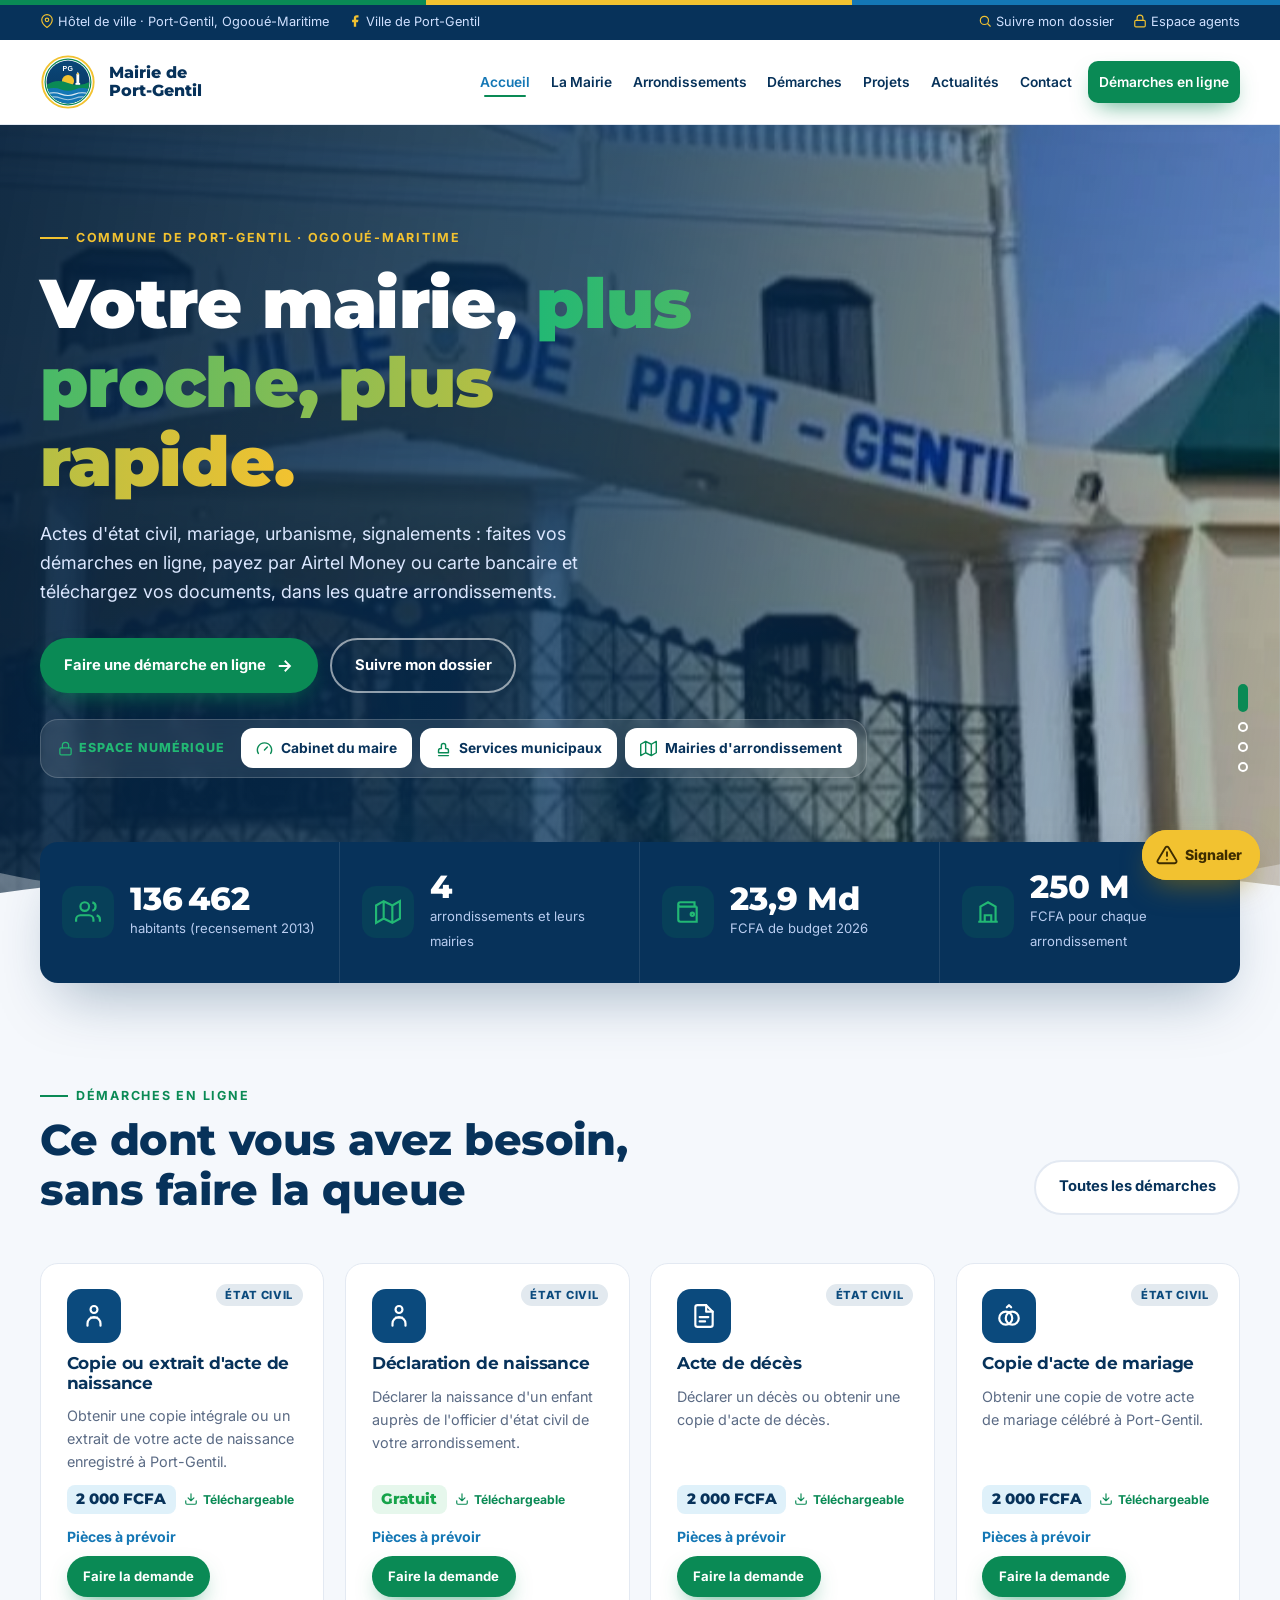
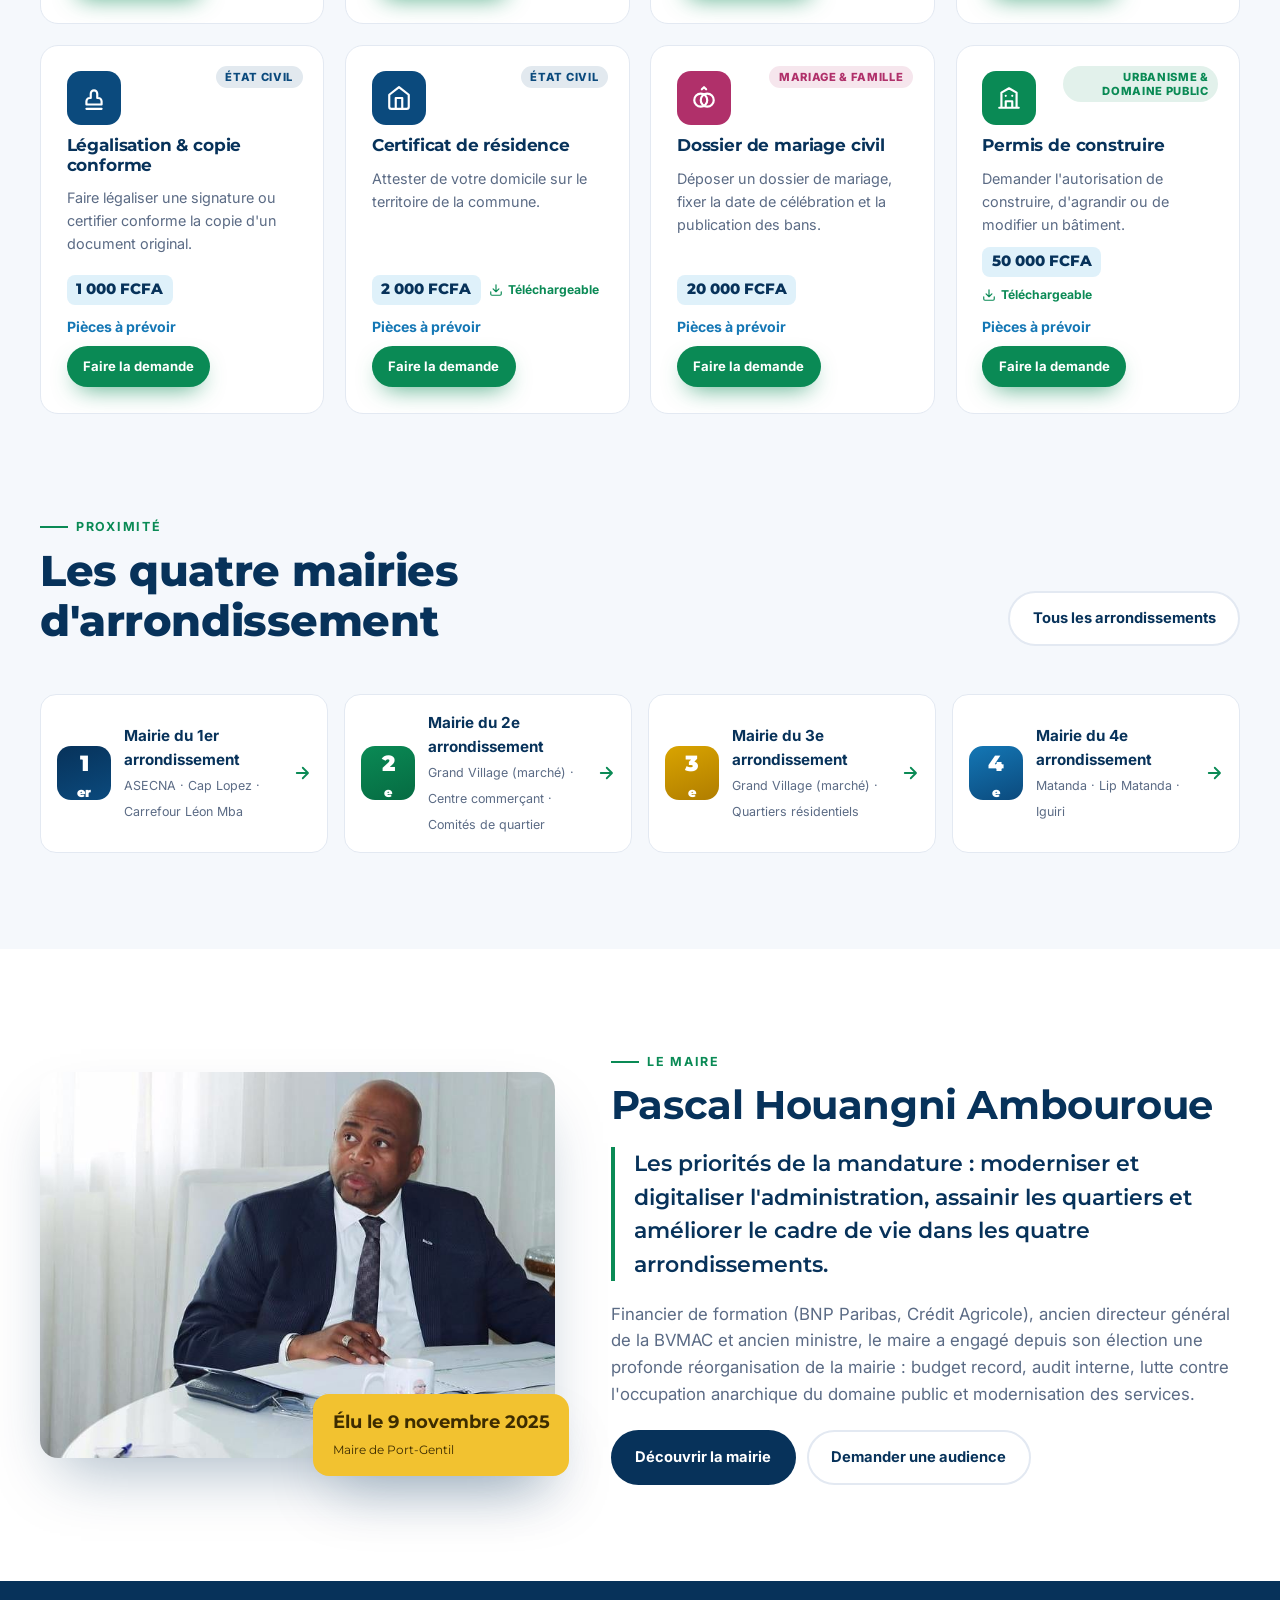
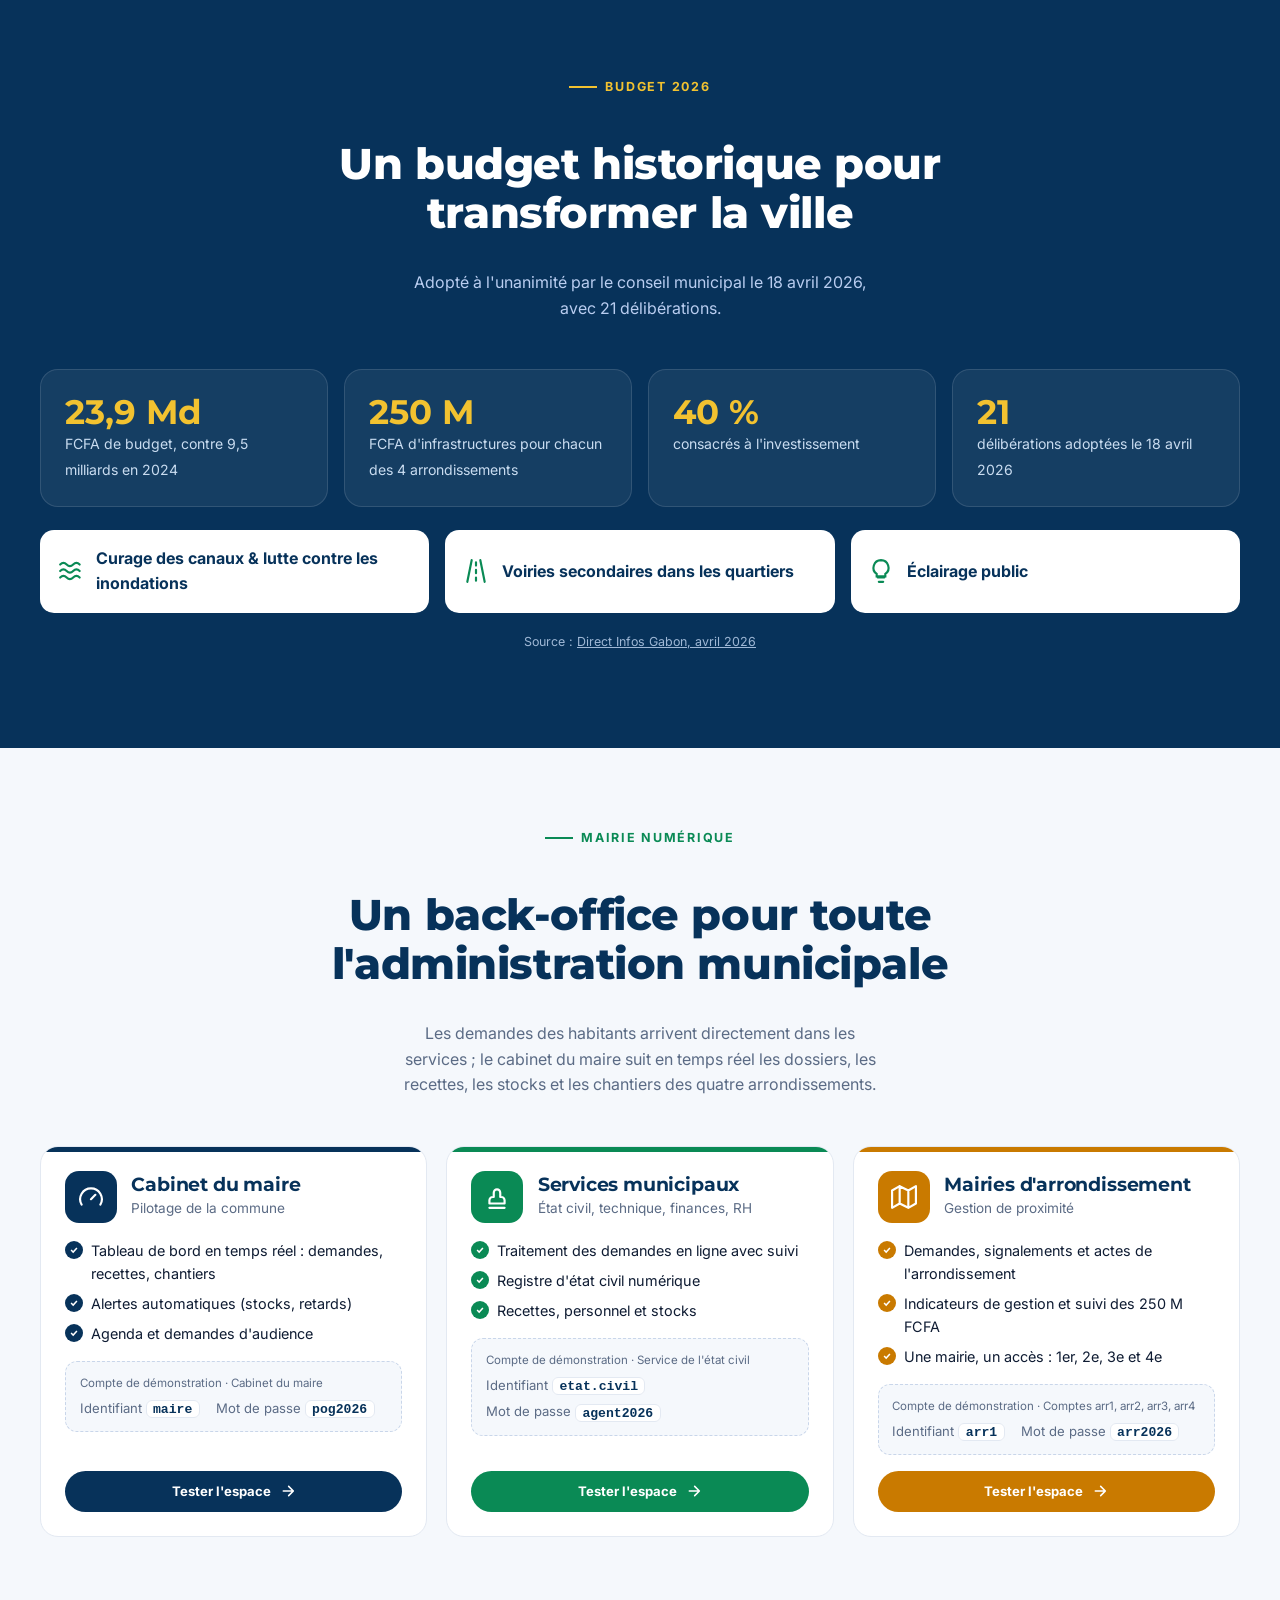
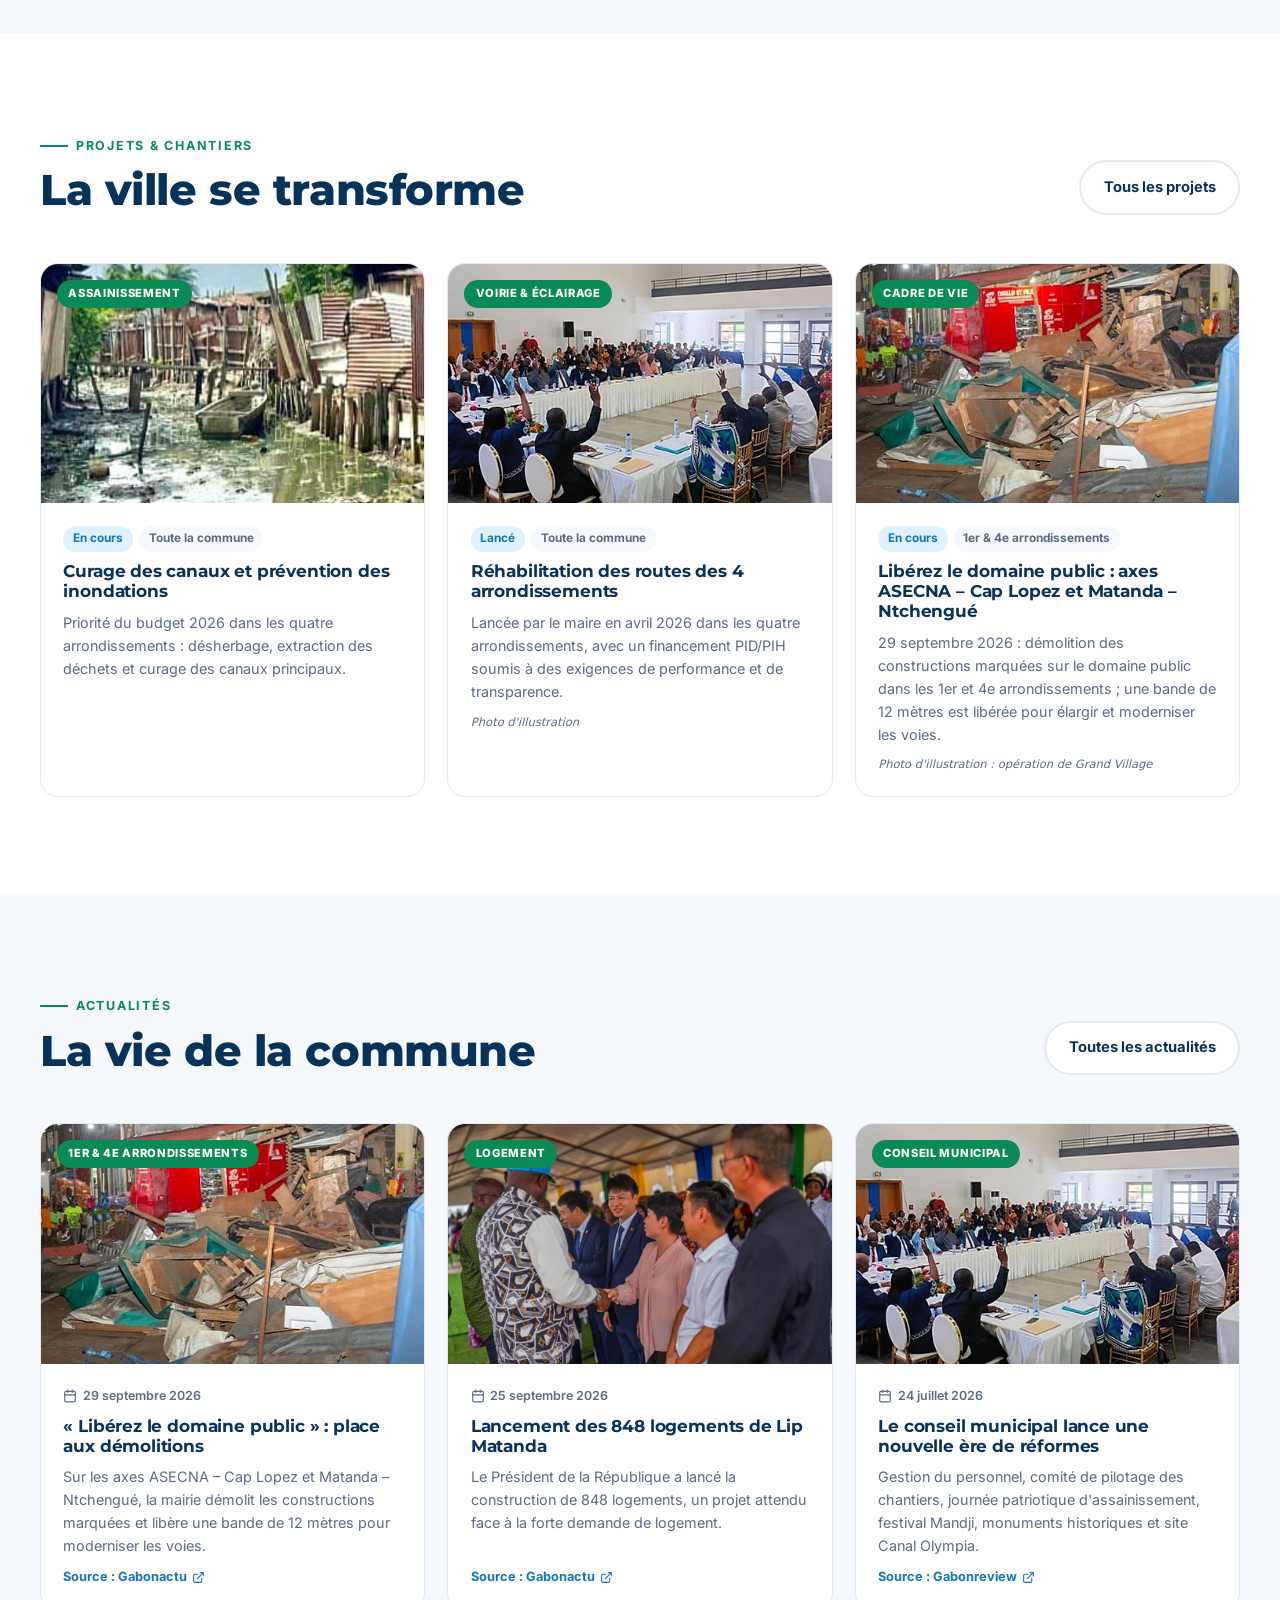
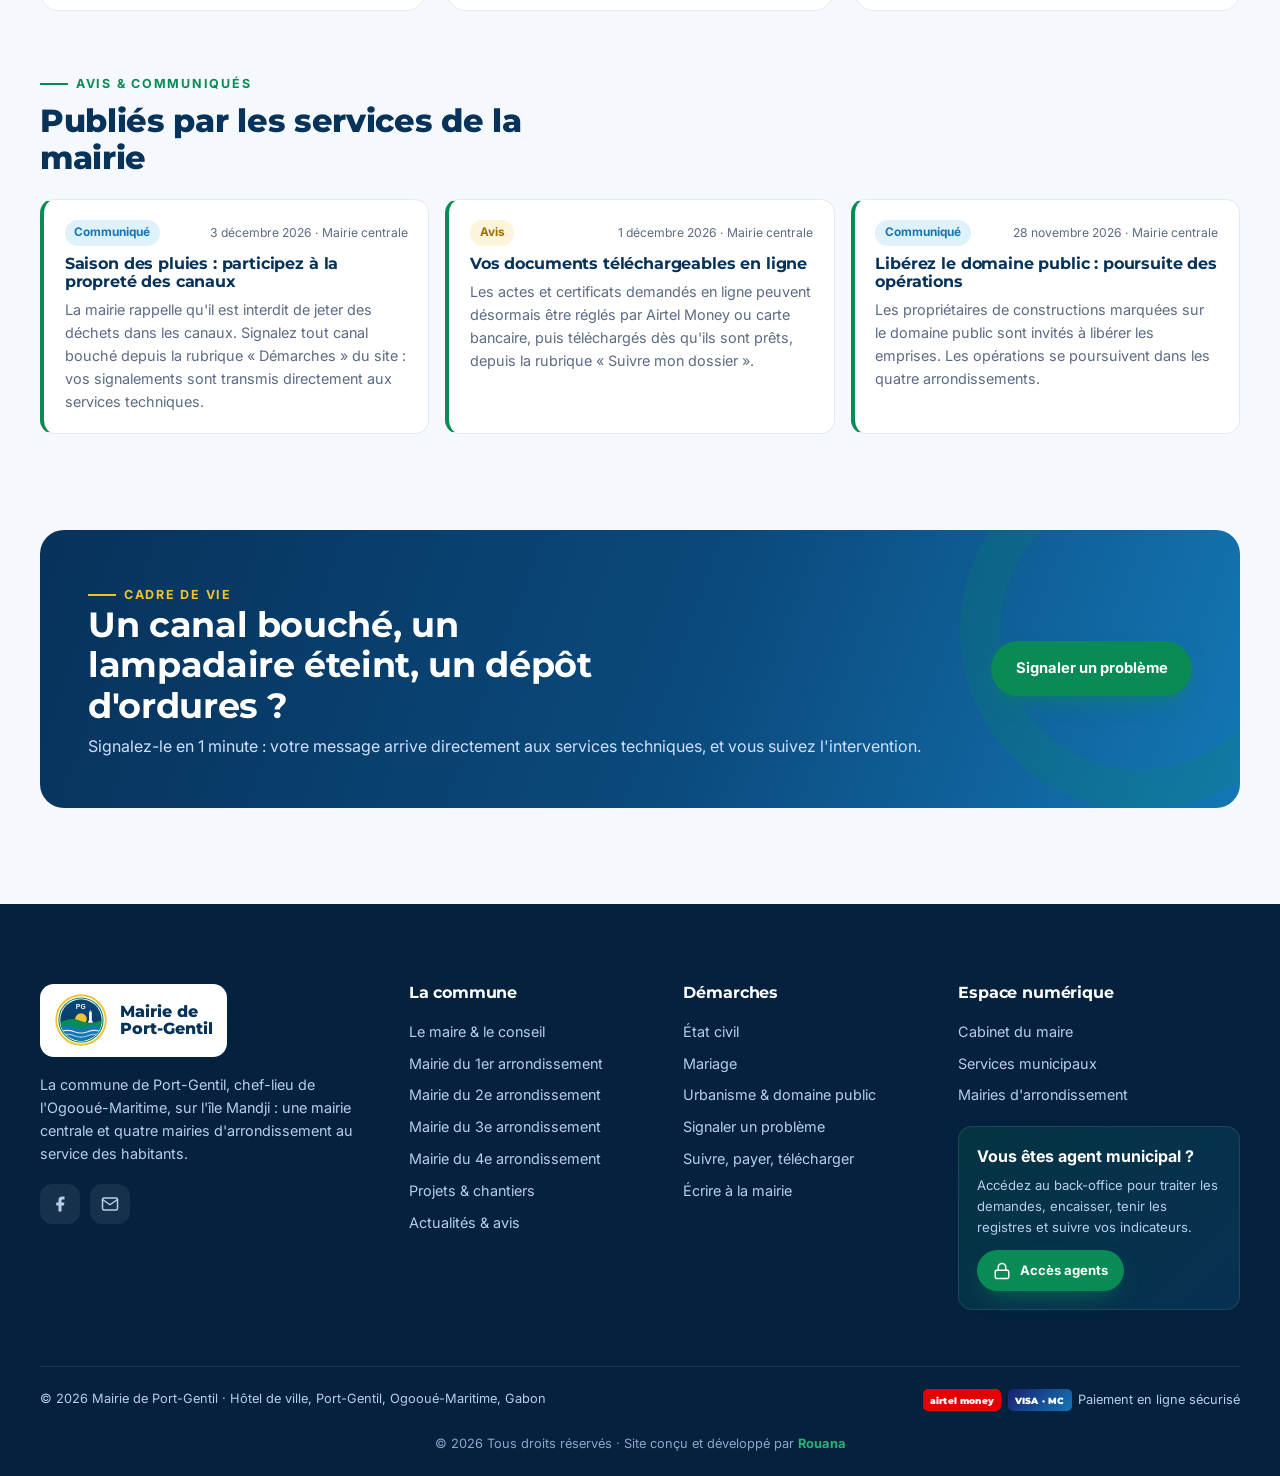
==== commit caa1f779: "Paiement en ligne (Airtel Money, carte), documents PDF téléchargeables, pièces jointes, indicateurs " ====
--- a/index.html
+++ b/index.html
@@ -29,7 +29,7 @@
   <div class="wrap">
     <span class="eyebrow rv">Commune de Port-Gentil · Ogooué-Maritime</span>
     <h1 class="rv d1">Votre mairie, <em>plus proche, plus rapide.</em></h1>
-    <p class="lead rv d2">Actes d'état civil, mariage, urbanisme, signalements : faites vos démarches en ligne, suivez votre dossier pas à pas et découvrez les chantiers qui transforment la capitale économique du Gabon.</p>
+    <p class="lead rv d2">Actes d'état civil, mariage, urbanisme, signalements : faites vos démarches en ligne, payez par Airtel Money ou carte bancaire et téléchargez vos documents, dans les quatre arrondissements.</p>
     <div class="cta rv d3">
       <a class="btn btn-orange" href="demarches.html#demande">Faire une démarche en ligne <svg viewBox="0 0 24 24" fill="none" stroke="currentColor" stroke-width="2.4"><path d="M5 12h14M13 5l7 7-7 7"/></svg></a>
       <a class="btn btn-ghost" href="demarches.html#suivi">Suivre mon dossier</a>
@@ -47,7 +47,7 @@
   <div class="stat"><div class="ic"><svg viewBox="0 0 24 24" fill="none" stroke="currentColor" stroke-width="2"><path d="M17 21v-2a4 4 0 00-4-4H5a4 4 0 00-4 4v2"/><circle cx="9" cy="7" r="4"/><path d="M23 21v-2a4 4 0 00-3-3.87M16 3.13a4 4 0 010 7.75"/></svg></div><div><b data-count="136462">0</b><span>habitants (recensement 2013)</span></div></div>
   <div class="stat"><div class="ic"><svg viewBox="0 0 24 24" fill="none" stroke="currentColor" stroke-width="2"><path d="M1 6v16l7-4 8 4 7-4V2l-7 4-8-4-7 4zM8 2v16M16 6v16"/></svg></div><div><b data-count="4">0</b><span>arrondissements et leurs mairies</span></div></div>
   <div class="stat"><div class="ic"><svg viewBox="0 0 24 24" fill="none" stroke="currentColor" stroke-width="2"><path d="M20 7H5a2 2 0 010-4h13v4M3 5v14a2 2 0 002 2h15V7"/><circle cx="16" cy="14" r="1.5"/></svg></div><div><b data-count="23.9" data-dec="1" data-suffix=" Md">0</b><span>FCFA de budget 2026</span></div></div>
-  <div class="stat"><div class="ic"><svg viewBox="0 0 24 24" fill="none" stroke="currentColor" stroke-width="2"><path d="M3 21h18M5 21V7l7-4 7 4v14M9 21v-6h6v6"/></svg></div><div><b data-count="848">0</b><span>logements lancés à Lip Matanda</span></div></div>
+  <div class="stat"><div class="ic"><svg viewBox="0 0 24 24" fill="none" stroke="currentColor" stroke-width="2"><path d="M3 21h18M5 21V7l7-4 7 4v14M9 21v-6h6v6"/></svg></div><div><b data-count="250" data-suffix=" M">0</b><span>FCFA pour chaque arrondissement</span></div></div>
 </div></div></div>
 
 <section>
@@ -58,6 +58,13 @@
     </div>
     <div class="cards swipe" id="dem-grid" data-limit="8"></div>
     <p class="swipe-hint">Faites glisser pour voir plus →</p>
+  </div>
+</section>
+
+<section style="padding-top:0">
+  <div class="wrap">
+    <div class="sec-head"><div><span class="eyebrow rv">Proximité</span><h2 class="rv d1">Les quatre mairies d'arrondissement</h2></div><a class="btn btn-line rv" href="arrondissements.html">Tous les arrondissements</a></div>
+    <div class="arr-minis" id="arr-home"></div>
   </div>
 </section>
 
--- a/assets/css/style.css
+++ b/assets/css/style.css
@@ -775,3 +775,100 @@
 .bo-grid>*,.cols>*,.app-main{min-width:0}
 .bars.flat .b i{background:linear-gradient(180deg,var(--sky),var(--blue))!important}
 .arr-card{grid-template-columns:124px 1fr}.arr-card .an span{font-size:.6rem;letter-spacing:.03em}
+
+/* =========================================================
+   Paiement, pièces jointes, documents, indicateurs (v2)
+   ========================================================= */
+.dmeta{display:flex;gap:.5rem;align-items:center;flex-wrap:wrap}
+.price{font-family:var(--font-h);font-weight:800;color:var(--navy);font-size:.92rem;background:var(--sky-2);padding:.2rem .6rem;border-radius:8px}
+.price.free{background:#e6f7ec;color:var(--ok)}
+.dmeta .dl{display:inline-flex;align-items:center;gap:.3rem;font-size:.76rem;font-weight:700;color:var(--orange)}
+.dmeta .dl svg{width:14px;height:14px}
+.plogo{display:inline-grid;place-items:center;min-width:56px;height:38px;padding:0 .5rem;border-radius:9px;font-family:var(--font-h);font-weight:900;font-size:.62rem;line-height:1.05;text-align:center;text-transform:lowercase;letter-spacing:.02em;flex:none}
+.plogo.airtel{background:#e40000;color:#fff}
+.plogo.carte{background:linear-gradient(135deg,#1a1f71,#1477b5);color:#fff;text-transform:none;font-size:.66rem}
+.plogo.guichet{background:var(--sky-2);color:var(--navy)}
+.plogo.guichet svg{width:20px;height:20px}
+.paytabs{display:grid;grid-template-columns:1fr 1fr;gap:.6rem;margin-bottom:1rem}
+.paytab{display:flex;gap:.7rem;align-items:center;text-align:left;padding:.7rem;border-radius:14px;border:2px solid var(--line);background:#fff;cursor:pointer;transition:.2s}
+.paytab b{display:block;color:var(--navy);font-size:.9rem}
+.paytab small{color:var(--muted);font-size:.74rem}
+.paytab.on{border-color:var(--c);box-shadow:0 8px 20px -12px var(--c)}
+@media (max-width:520px){.paytabs{grid-template-columns:1fr}}
+.paywait{display:grid;justify-items:center;gap:.8rem;text-align:center;padding:1.4rem 0;color:var(--muted)}
+.paywait b{color:var(--navy)}
+.spin{width:42px;height:42px;border-radius:50%;border:4px solid var(--line);border-top-color:var(--orange);animation:spin 1s linear infinite}
+@keyframes spin{to{transform:rotate(360deg)}}
+.cbmock{border:1px solid var(--line);border-radius:14px;padding:1rem;background:var(--bg);display:grid;gap:.7rem}
+.cbmock .cbh{display:flex;gap:.4rem;align-items:center;font-weight:700;color:var(--navy);font-size:.88rem}
+.cbmock .cbh svg{width:16px;height:16px;color:var(--ok)}
+.cbmock .cbh small{color:var(--muted);font-weight:500}
+.cbmock input{background:#fff;color:var(--muted)}
+.demo-pay{display:flex;gap:.5rem;align-items:flex-start;font-size:.76rem;color:var(--muted);margin-top:1rem;padding-top:.8rem;border-top:1px dashed var(--line)}
+.demo-pay svg{width:15px;height:15px;flex:none;margin-top:2px;color:var(--ok)}
+.paychoice{display:grid;gap:.6rem}
+.pc{display:flex;gap:.8rem;align-items:center;padding:.8rem;border:2px solid var(--line);border-radius:14px;cursor:pointer;transition:.2s;background:#fff}
+.pc:has(input:checked){border-color:var(--orange);background:#f3fbf7}
+.pc input{accent-color:var(--orange);width:18px;height:18px;flex:none}
+.pc b{display:block;color:var(--navy);font-size:.9rem}
+.pc small{color:var(--muted);font-size:.78rem;line-height:1.35;display:block}
+.dropzone{display:flex;gap:.8rem;align-items:center;padding:1rem;border:2px dashed #b9cbe0;border-radius:14px;background:var(--bg);cursor:pointer;transition:.2s}
+.dropzone:hover{border-color:var(--orange);background:#f3fbf7}
+.dropzone svg{width:28px;height:28px;color:var(--orange);flex:none}
+.dropzone b{display:block;color:var(--navy);font-size:.9rem}
+.dropzone small{color:var(--muted);font-size:.78rem}
+.pjlist{display:flex;flex-wrap:wrap;gap:.4rem;margin-top:.5rem}
+.pjchip{display:inline-flex;align-items:center;gap:.35rem;background:var(--sky-2);color:var(--navy);font-size:.78rem;font-weight:600;padding:.35rem .7rem;border-radius:99px;max-width:100%}
+.pjchip svg{width:14px;height:14px;flex:none}
+.pjchip small{color:var(--muted);font-weight:500}
+a.pjchip:hover{background:var(--navy);color:#fff}
+.pjimg{max-height:180px;border-radius:10px;margin:.6rem .4rem 0 0;display:inline-block;border:1px solid var(--line)}
+.sbox{display:flex;justify-content:space-between;align-items:center;gap:1rem;flex-wrap:wrap;padding:.9rem 1rem;border-radius:14px;background:var(--bg);border:1px solid var(--line);margin-top:.8rem}
+.sbox b{display:flex;align-items:center;gap:.4rem;color:var(--navy);font-size:.95rem}
+.sbox b svg{width:18px;height:18px;flex:none}
+.sbox small{display:block;color:var(--muted);font-size:.8rem;margin-top:.15rem}
+.sbox.ok{background:#e9f8ef;border-color:#bfe8cf}.sbox.ok b{color:#14633a}
+.sbox.warn{background:#fff8e6;border-color:#f4dd9b}.sbox.warn b{color:#7a5300}
+.sbox.doc{background:#eef6fd;border-color:#c5def3}
+.paylogos{display:inline-flex;gap:.4rem;align-items:center}
+.paylogos .plogo{height:22px;min-width:auto;font-size:.56rem;padding:0 .45rem;border-radius:5px}
+.arr-minis{display:grid;grid-template-columns:repeat(4,1fr);gap:1rem}
+@media (max-width:980px){.arr-minis{grid-template-columns:1fr 1fr}}
+@media (max-width:520px){.arr-minis{grid-template-columns:1fr;gap:.6rem}}
+.arr-mini{display:flex;gap:.8rem;align-items:center;padding:1rem;background:#fff;border:1px solid var(--line);border-radius:16px;transition:.25s}
+.arr-mini:hover{transform:translateY(-4px);box-shadow:var(--shadow);border-color:transparent}
+.arr-mini .n{width:54px;height:54px;border-radius:14px;background:linear-gradient(160deg,var(--navy),var(--navy-2));color:#fff;display:grid;place-items:center;font-family:var(--font-h);font-weight:900;font-size:1.4rem;flex:none}
+.arr-mini:nth-child(2) .n{background:linear-gradient(160deg,var(--orange),#066b42)}
+.arr-mini:nth-child(3) .n{background:linear-gradient(160deg,#d9a400,#b07d00)}
+.arr-mini:nth-child(4) .n{background:linear-gradient(160deg,var(--blue),#0b4a7d)}
+.arr-mini .n sup{font-size:.6em}
+.arr-mini b{display:block;color:var(--navy);font-size:.95rem}
+.arr-mini small{color:var(--muted);font-size:.78rem}
+.arr-mini > svg{width:18px;height:18px;margin-left:auto;color:var(--orange);flex:none}
+.arr-grid .arr-card.full{grid-column:auto}
+.arr-card:nth-child(2) .an{background:linear-gradient(160deg,var(--orange),#066b42)}
+.arr-card:nth-child(3) .an{background:linear-gradient(160deg,#d9a400,#b07d00)}
+.arr-card:nth-child(4) .an{background:linear-gradient(160deg,var(--blue),#0b4a7d)}
+.focus{display:grid;grid-template-columns:.85fr 1.15fr;gap:2.5rem;align-items:start;margin-top:1.5rem}
+@media (max-width:900px){.focus{grid-template-columns:1fr;gap:1.4rem}}
+.focus .fimg{position:relative;position:sticky;top:100px}
+.focus .fimg img{width:100%;aspect-ratio:4/3;object-fit:cover;border-radius:var(--r);box-shadow:var(--shadow-lg)}
+.focus .fimg .badge{position:absolute;left:14px;bottom:14px;background:var(--gold);color:#3d2c00;border-radius:12px;padding:.5rem .8rem;font-size:.8rem}
+.focus .fimg .badge b{font-family:var(--font-h);font-size:1.1rem}
+.focus h2{font-size:clamp(1.5rem,2.8vw,2.1rem);color:var(--navy);margin:.5rem 0 .8rem}
+.focus h4{color:var(--navy);margin:1.4rem 0 .8rem}
+.focus .timeline{gap:1.1rem}
+.focus .checks{margin:.4rem 0}
+@media (max-width:900px){.focus .fimg{position:relative;top:0}}
+.tabs-sm .tab{padding:.45rem .9rem;font-size:.8rem}
+.chart{position:relative;height:270px}
+.chart.pie{height:250px}
+@media (max-width:600px){.chart{height:230px}.chart.pie{height:260px}}
+.tbl td.best{color:var(--ok);font-weight:800;background:#effaf3}
+.ind-bar{padding:1rem 1.2rem}
+.ind-bar .field input[disabled]{background:var(--bg);color:var(--navy);font-weight:700}
+@media print{.ind-bar,.notice{display:none!important}.bo-grid{grid-template-columns:1fr 1fr}.card{break-inside:avoid}}
+.kpi,.kpi>span{min-width:0}
+@media (max-width:600px){.kpis{gap:.6rem}.kpi{padding:.8rem;gap:.6rem}.kpi .ic{width:38px;height:38px;border-radius:11px}.kpi .ic svg{width:19px;height:19px}.kpi b{font-size:1.2rem}.kpi span{font-size:.72rem;line-height:1.3}}
+.arr-card .am{display:block}.arr-card .am svg{display:inline;vertical-align:-3px;margin-right:.3rem}
+.field{position:relative}input.sr-only{left:0;top:0;opacity:0;pointer-events:none}
